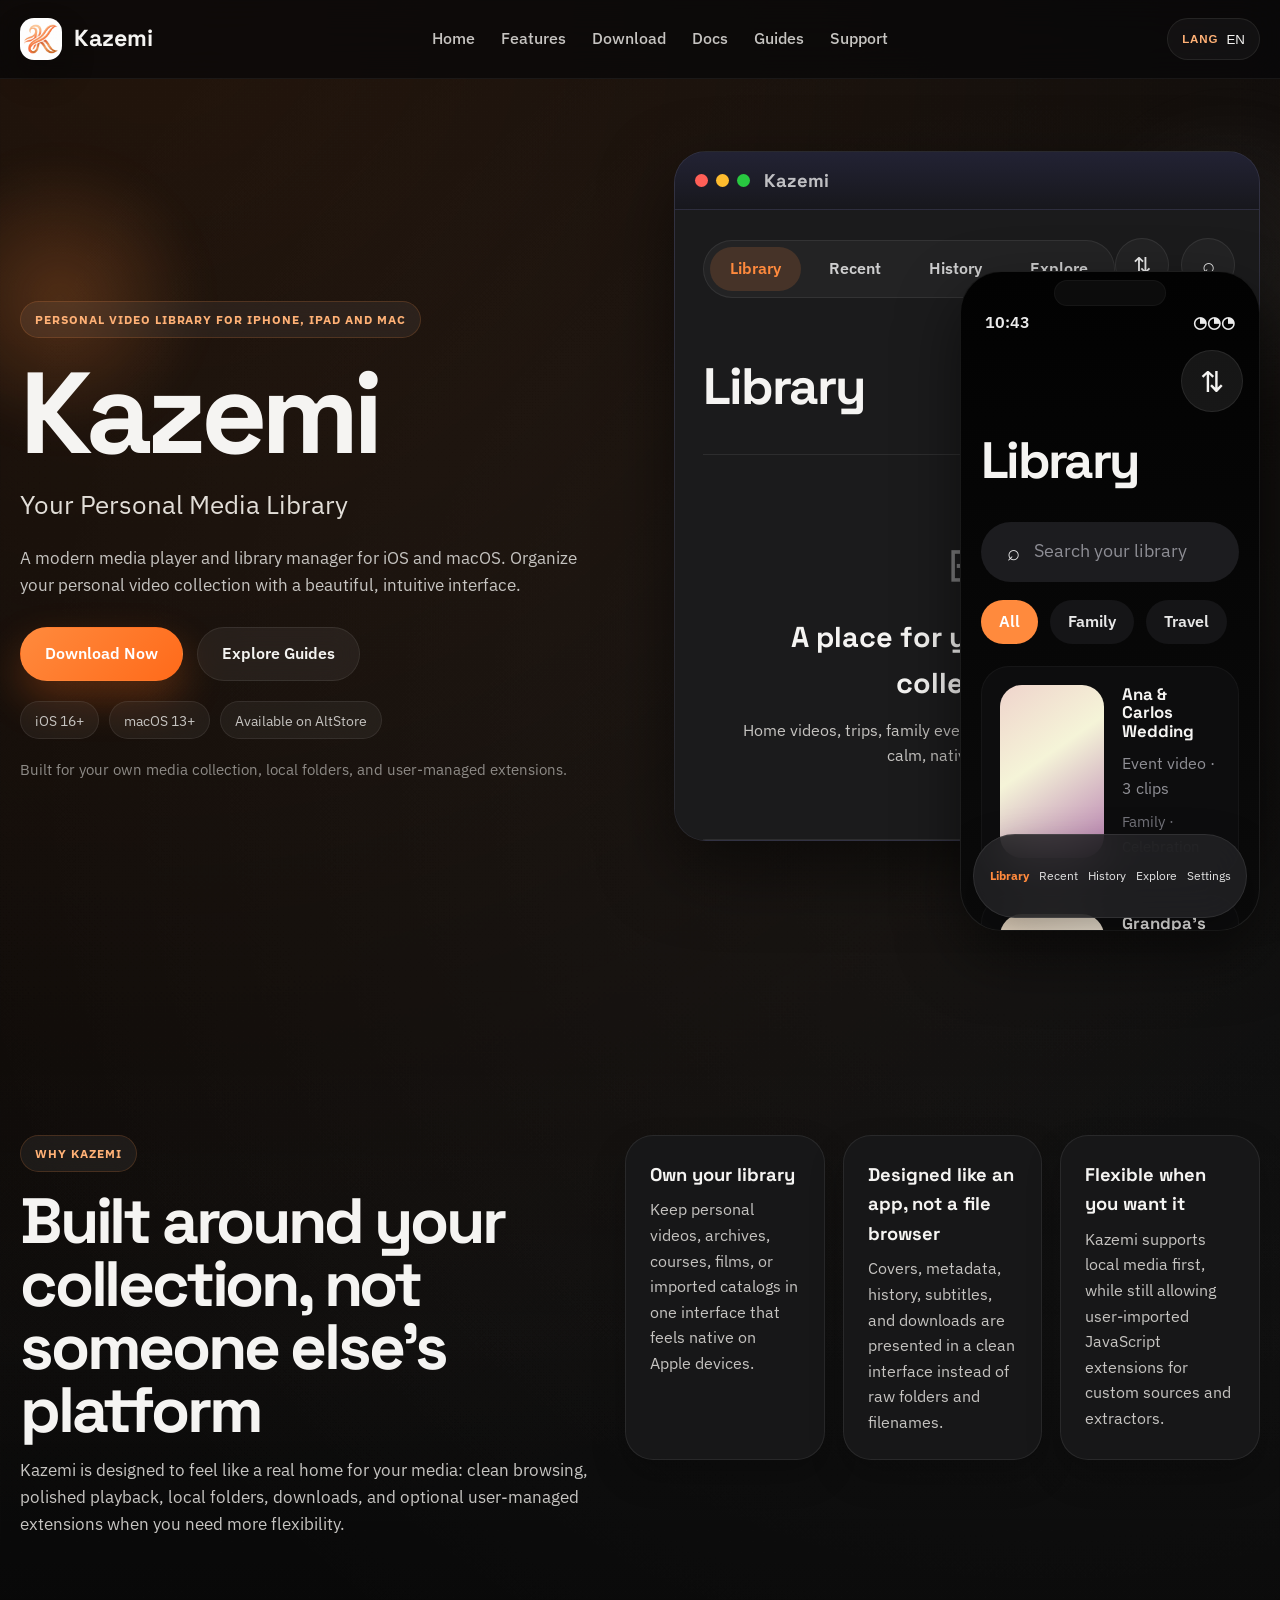
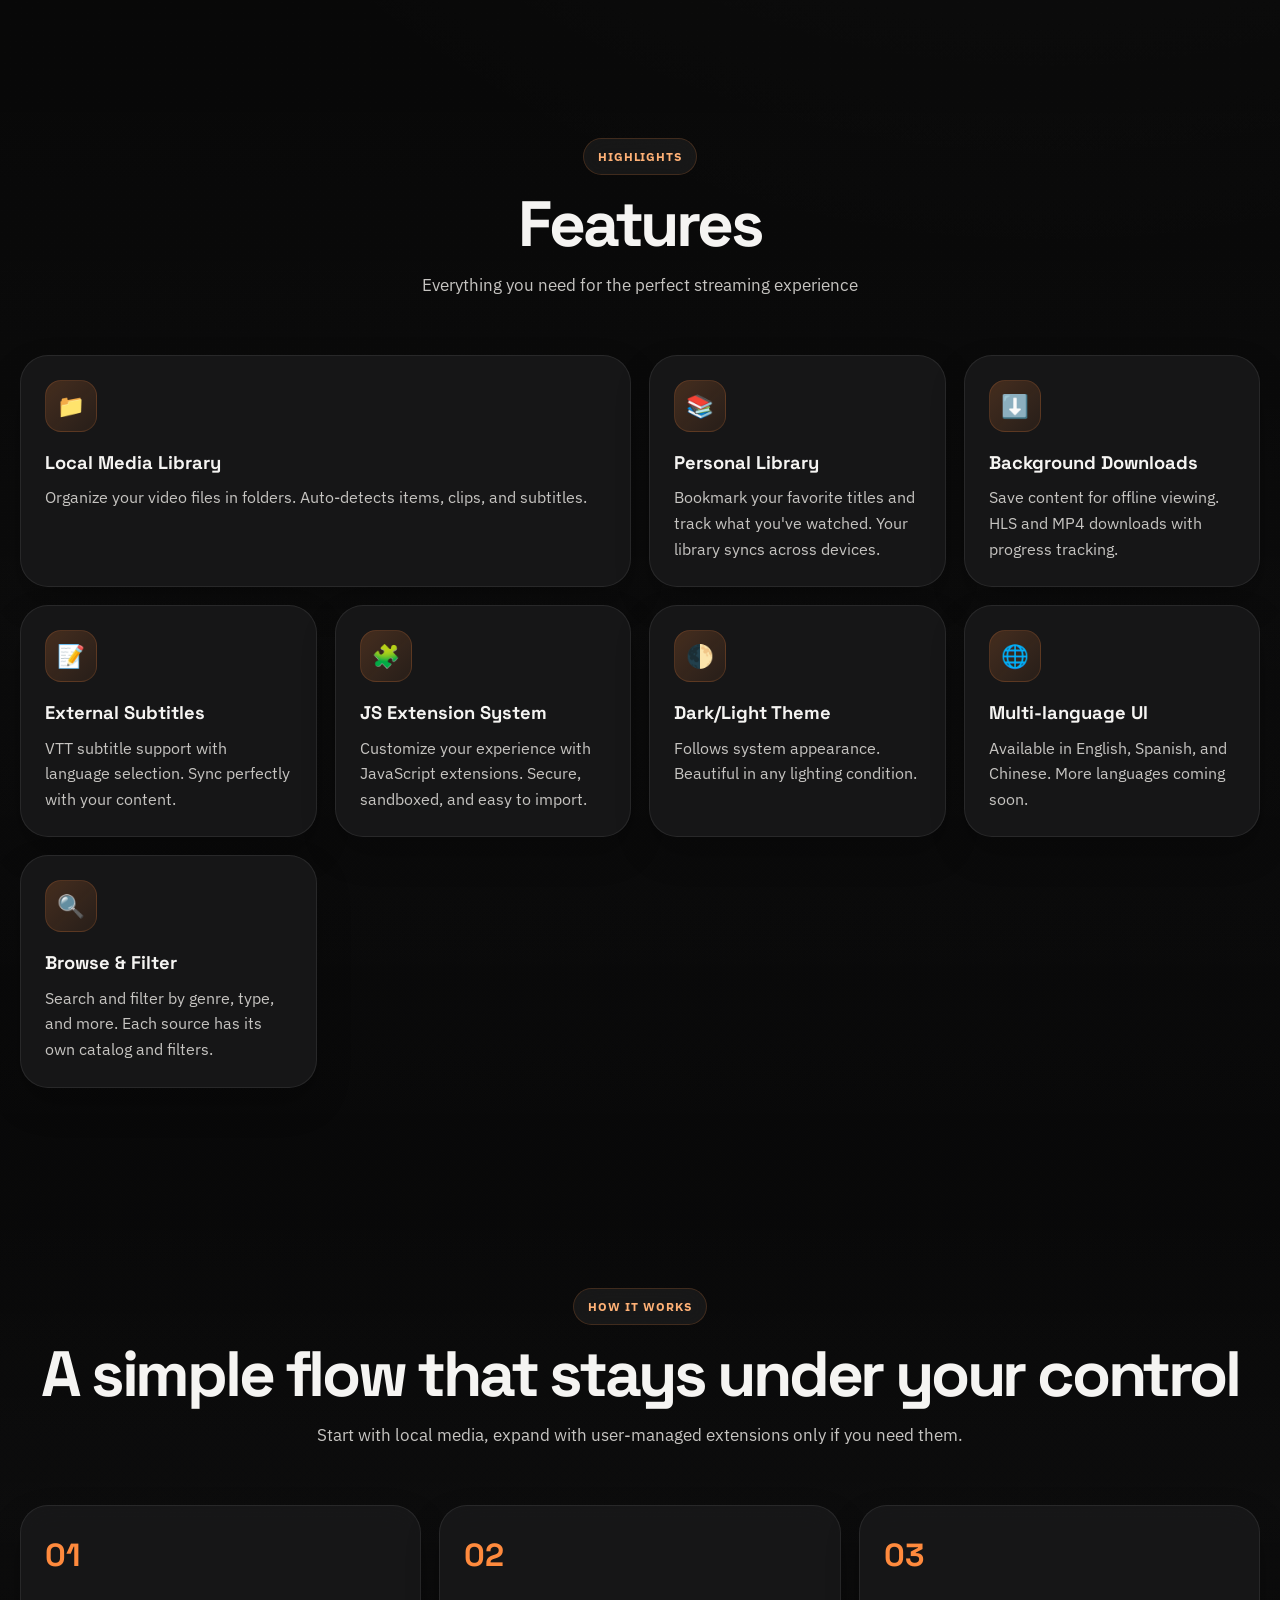
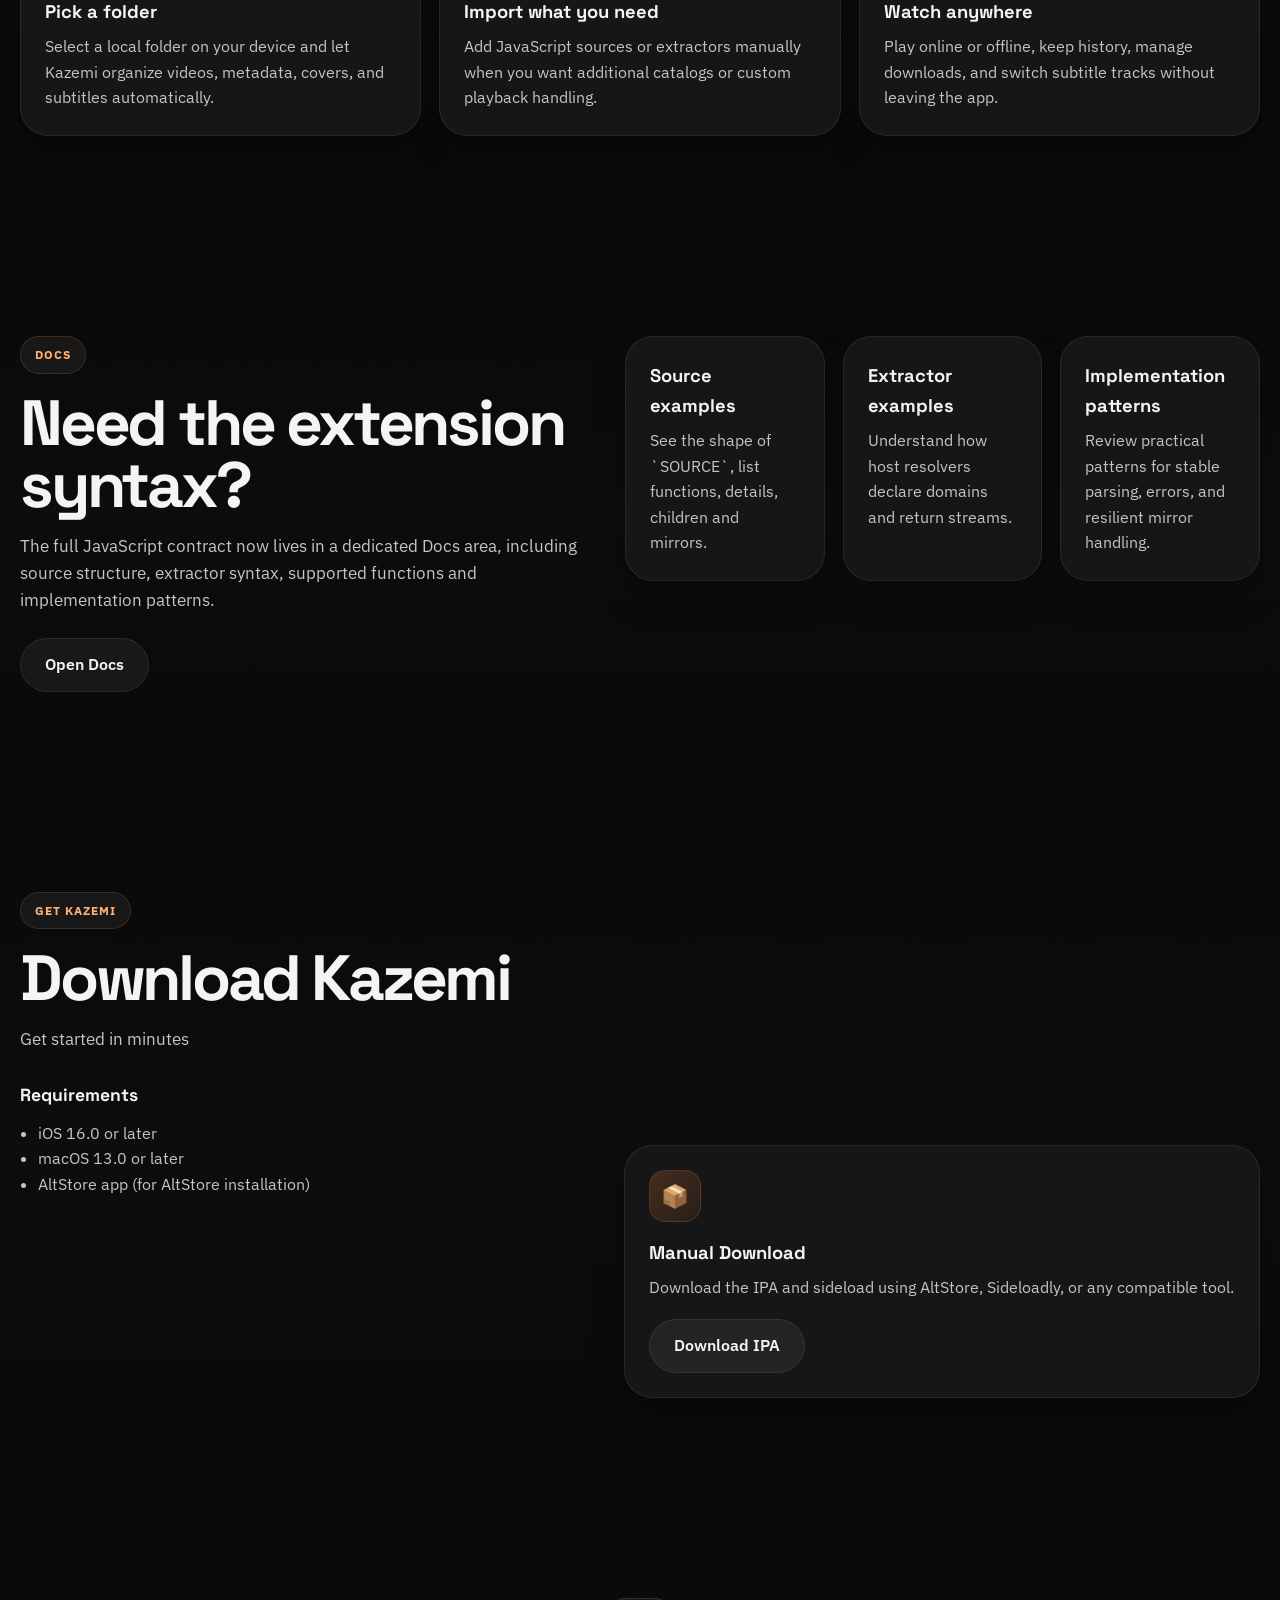
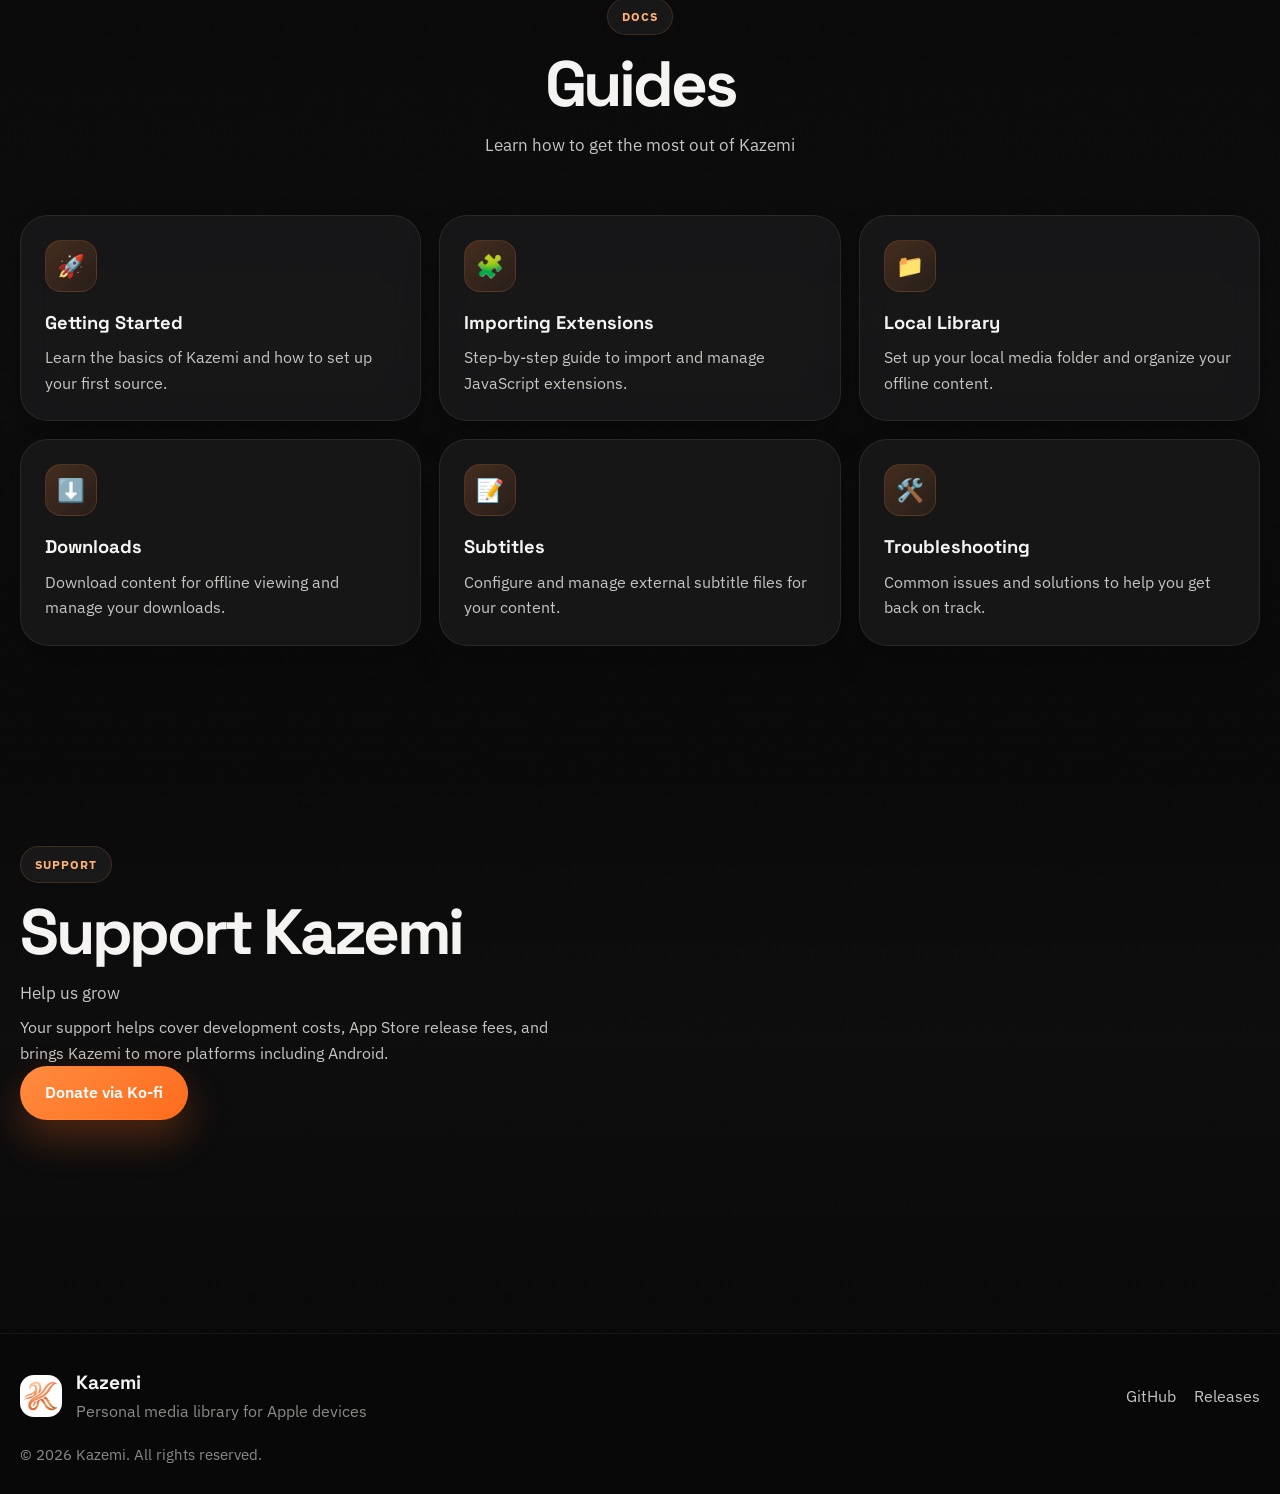
==== index.html @ 76fd9b54 "first commit" ====
<!DOCTYPE html>
<html lang="en" data-base-path=".">
<head>
    <meta charset="UTF-8">
    <meta name="viewport" content="width=device-width, initial-scale=1.0">
    <meta name="description" content="Kazemi - Your Personal Media Library for iOS & macOS. Organize and play your video collection with a beautiful, intuitive interface.">
    <meta name="theme-color" content="#ff7a45">
    <title>Kazemi - Your Personal Media Library</title>
    <link rel="icon" type="image/png" href="Logo.png">
    <link rel="preconnect" href="https://fonts.googleapis.com">
    <link rel="preconnect" href="https://fonts.gstatic.com" crossorigin>
    <link href="https://fonts.googleapis.com/css2?family=Space+Grotesk:wght@400;500;700&family=IBM+Plex+Sans:wght@400;500;600&display=swap" rel="stylesheet">
    <link rel="stylesheet" href="css/styles.css">
</head>
<body>
    <nav class="navbar">
        <div class="container nav-container">
            <a href="#home" class="logo">
                <img src="Logo.png" alt="Kazemi" class="logo-icon">
                <span class="logo-text">Kazemi</span>
            </a>

            <ul class="nav-links">
                <li><a href="#home" data-i18n="nav.home">Home</a></li>
                <li><a href="#features" data-i18n="nav.features">Features</a></li>
                <li><a href="#download" data-i18n="nav.download">Download</a></li>
                <li><a href="docs/index.html" data-i18n="nav.docs">Docs</a></li>
                <li><a href="#guides" data-i18n="nav.guides">Guides</a></li>
                <li><a href="#support" data-i18n="nav.support">Support</a></li>
            </ul>

            <div class="nav-right">
                <div class="language-selector">
                    <button class="lang-btn" id="langToggle">
                        <span class="lang-icon">LANG</span>
                        <span class="lang-current">EN</span>
                    </button>
                    <div class="lang-dropdown" id="langDropdown">
                        <button data-lang="en">English</button>
                        <button data-lang="es">Español</button>
                        <button data-lang="zh">中文</button>
                    </div>
                </div>
            </div>

            <button class="mobile-menu-btn" id="mobileMenuBtn" aria-label="Toggle menu">
                <span></span>
                <span></span>
                <span></span>
            </button>
        </div>
    </nav>

    <main>
        <section id="home" class="hero">
            <div class="hero-orb hero-orb-left"></div>
            <div class="hero-orb hero-orb-right"></div>
            <div class="container hero-shell">
                <div class="hero-copy">
                    <span class="eyebrow" data-i18n="hero.kicker">Personal video library for iPhone, iPad and Mac</span>
                    <h1 class="hero-title" data-i18n="hero.title">Kazemi</h1>
                    <p class="hero-subtitle" data-i18n="hero.subtitle">Your Personal Media Library</p>
                    <p class="hero-description" data-i18n="hero.description">
                        A modern media player and library manager for iOS and macOS. Organize your personal video collection with a beautiful, intuitive interface.
                    </p>

                    <div class="hero-actions">
                        <a href="#download" class="btn btn-primary" data-i18n="hero.downloadButton">Download Now</a>
                        <a href="#guides" class="btn btn-secondary" data-i18n="hero.secondaryButton">Explore Guides</a>
                    </div>

                    <div class="hero-meta">
                        <span class="meta-pill">iOS 16+</span>
                        <span class="meta-pill">macOS 13+</span>
                        <span class="meta-pill" data-i18n="hero.altStore">Available on AltStore</span>
                    </div>

                    <p class="hero-note" data-i18n="hero.note">
                        Built for your own media collection, local folders, and user-managed extensions.
                    </p>
                </div>

                <div class="hero-visual">
                    <div class="device-stack">
                        <div class="desktop-shot">
                            <div class="desktop-bar">
                                <div class="desktop-lights">
                                    <span></span>
                                    <span></span>
                                    <span></span>
                                </div>
                                <strong>Kazemi</strong>
                            </div>
                            <div class="desktop-body">
                                <div class="desktop-tabs">
                                    <span class="desktop-pill active" data-i18n="hero.mockup.desktop.tabs.library">Library</span>
                                    <span class="desktop-pill" data-i18n="hero.mockup.desktop.tabs.recent">Recent</span>
                                    <span class="desktop-pill" data-i18n="hero.mockup.desktop.tabs.history">History</span>
                                    <span class="desktop-pill" data-i18n="hero.mockup.desktop.tabs.explore">Explore</span>
                                </div>
                                <div class="desktop-actions">
                                    <span class="circle-btn">⇅</span>
                                    <span class="circle-btn">⌕</span>
                                </div>
                                <div class="desktop-heading" data-i18n="hero.mockup.desktop.heading">Library</div>
                                <div class="desktop-empty">
                                    <div class="empty-icon">⊞</div>
                                    <h3 data-i18n="hero.mockup.desktop.emptyTitle">A place for your personal collection</h3>
                                    <p data-i18n="hero.mockup.desktop.emptyDescription">Home videos, trips, family events and saved downloads in one calm, native interface.</p>
                                </div>
                            </div>
                        </div>

                        <div class="phone-shot">
                            <div class="phone-status">
                                <span>10:43</span>
                                <span>◔◔◔</span>
                            </div>
                            <div class="phone-scroll">
                                <div class="phone-top-action">⇅</div>
                                <h3 data-i18n="hero.mockup.phone.heading">Library</h3>
                                <div class="phone-search" data-i18n="hero.mockup.phone.search">Search your library</div>
                                <div class="phone-filters">
                                    <span class="filter-chip active" data-i18n="hero.mockup.phone.filters.all">All</span>
                                    <span class="filter-chip" data-i18n="hero.mockup.phone.filters.family">Family</span>
                                    <span class="filter-chip" data-i18n="hero.mockup.phone.filters.travel">Travel</span>
                                </div>

                                <div class="phone-list">
                                    <article class="phone-card">
                                        <div class="poster poster-one"></div>
                                        <div class="phone-copy">
                                            <h4 data-i18n="hero.mockup.phone.cards.wedding.title">Ana & Carlos Wedding</h4>
                                            <p data-i18n="hero.mockup.phone.cards.wedding.meta">Event video · 3 clips</p>
                                            <span data-i18n="hero.mockup.phone.cards.wedding.tags">Family · Celebration</span>
                                        </div>
                                    </article>
                                    <article class="phone-card">
                                        <div class="poster poster-two"></div>
                                        <div class="phone-copy">
                                            <h4 data-i18n="hero.mockup.phone.cards.birthday.title">Grandpa's 70th Birthday</h4>
                                            <p data-i18n="hero.mockup.phone.cards.birthday.meta">Event video · 5 clips</p>
                                            <span data-i18n="hero.mockup.phone.cards.birthday.tags">Family · Memories</span>
                                        </div>
                                    </article>
                                    <article class="phone-card">
                                        <div class="poster poster-three"></div>
                                        <div class="phone-copy">
                                            <h4 data-i18n="hero.mockup.phone.cards.trip.title">Summer Trip to Kyoto</h4>
                                            <p data-i18n="hero.mockup.phone.cards.trip.meta">Travel album · 8 clips</p>
                                            <span data-i18n="hero.mockup.phone.cards.trip.tags">Travel · Highlights</span>
                                        </div>
                                    </article>
                                </div>
                            </div>

                            <div class="phone-tabbar">
                                <span class="tab-item active" data-i18n="hero.mockup.phone.tabbar.library">Library</span>
                                <span class="tab-item" data-i18n="hero.mockup.phone.tabbar.recent">Recent</span>
                                <span class="tab-item" data-i18n="hero.mockup.phone.tabbar.history">History</span>
                                <span class="tab-item" data-i18n="hero.mockup.phone.tabbar.explore">Explore</span>
                                <span class="tab-item" data-i18n="hero.mockup.phone.tabbar.settings">Settings</span>
                            </div>
                        </div>
                    </div>
                </div>
            </div>
        </section>

        <section class="story">
            <div class="container story-grid">
                <div class="story-intro">
                    <span class="eyebrow" data-i18n="story.kicker">Why Kazemi</span>
                    <h2 class="section-title section-title-left" data-i18n="story.title">Built around your collection, not someone else’s platform</h2>
                    <p class="section-subtitle section-subtitle-left" data-i18n="story.description">
                        Kazemi is designed to feel like a real home for your media: clean browsing, polished playback, local folders, downloads, and optional user-managed extensions when you need more flexibility.
                    </p>
                </div>

                <div class="story-points">
                    <article class="story-card">
                        <h3 data-i18n="story.points.ownership.title">Own your library</h3>
                        <p data-i18n="story.points.ownership.description">Keep personal videos, archives, courses, films, or imported catalogs in one interface that feels native on Apple devices.</p>
                    </article>
                    <article class="story-card">
                        <h3 data-i18n="story.points.design.title">Designed like an app, not a file browser</h3>
                        <p data-i18n="story.points.design.description">Covers, metadata, history, subtitles, and downloads are presented in a clean interface instead of raw folders and filenames.</p>
                    </article>
                    <article class="story-card">
                        <h3 data-i18n="story.points.control.title">Flexible when you want it</h3>
                        <p data-i18n="story.points.control.description">Kazemi supports local media first, while still allowing user-imported JavaScript extensions for custom sources and extractors.</p>
                    </article>
                </div>
            </div>
        </section>

        <section id="features" class="features">
            <div class="container">
                <div class="section-header">
                    <span class="eyebrow">Highlights</span>
                    <h2 class="section-title" data-i18n="features.title">Features</h2>
                    <p class="section-subtitle" data-i18n="features.subtitle">Everything you need for the perfect streaming experience</p>
                </div>

                <div class="features-grid">
                    <article class="feature-card feature-card-wide">
                        <div class="feature-icon">📁</div>
                        <h3 data-i18n="features.items.local.title">Local Media Library</h3>
                        <p data-i18n="features.items.local.description">Organize your video files in folders. Auto-detects clips, items, and subtitles.</p>
                    </article>
                    <article class="feature-card">
                        <div class="feature-icon">📚</div>
                        <h3 data-i18n="features.items.library.title">Personal Library</h3>
                        <p data-i18n="features.items.library.description">Bookmark titles and track what you've watched. Your library syncs across devices.</p>
                    </article>
                    <article class="feature-card">
                        <div class="feature-icon">⬇️</div>
                        <h3 data-i18n="features.items.downloads.title">Background Downloads</h3>
                        <p data-i18n="features.items.downloads.description">Save content for offline viewing. HLS and MP4 downloads with progress tracking.</p>
                    </article>
                    <article class="feature-card">
                        <div class="feature-icon">📝</div>
                        <h3 data-i18n="features.items.subtitles.title">External Subtitles</h3>
                        <p data-i18n="features.items.subtitles.description">VTT subtitle support with language selection. Sync perfectly with your content.</p>
                    </article>
                    <article class="feature-card">
                        <div class="feature-icon">🧩</div>
                        <h3 data-i18n="features.items.extensions.title">JS Extension System</h3>
                        <p data-i18n="features.items.extensions.description">Customize your experience with JavaScript extensions. Secure, sandboxed, and easy to import.</p>
                    </article>
                    <article class="feature-card">
                        <div class="feature-icon">🌓</div>
                        <h3 data-i18n="features.items.theme.title">Dark/Light Theme</h3>
                        <p data-i18n="features.items.theme.description">Follows system appearance. Beautiful in any lighting condition.</p>
                    </article>
                    <article class="feature-card">
                        <div class="feature-icon">🌐</div>
                        <h3 data-i18n="features.items.languages.title">Multi-language UI</h3>
                        <p data-i18n="features.items.languages.description">Available in English, Spanish, and Chinese. More languages coming soon.</p>
                    </article>
                    <article class="feature-card">
                        <div class="feature-icon">🔍</div>
                        <h3 data-i18n="features.items.browse.title">Browse & Filter</h3>
                        <p data-i18n="features.items.browse.description">Search and filter by genre, type, and more. Each source has its own catalog and filters.</p>
                    </article>
                </div>
            </div>
        </section>

        <section class="workflow">
            <div class="container">
                <div class="section-header">
                    <span class="eyebrow" data-i18n="workflow.kicker">How it works</span>
                    <h2 class="section-title" data-i18n="workflow.title">A simple flow that stays under your control</h2>
                    <p class="section-subtitle" data-i18n="workflow.subtitle">Start with local media, expand with user-managed extensions only if you need them.</p>
                </div>

                <div class="workflow-grid">
                    <article class="workflow-card">
                        <span class="workflow-step">01</span>
                        <h3 data-i18n="workflow.steps.pick.title">Pick a folder</h3>
                        <p data-i18n="workflow.steps.pick.description">Select a local folder on your device and let Kazemi organize videos, metadata, covers, and subtitles automatically.</p>
                    </article>
                    <article class="workflow-card">
                        <span class="workflow-step">02</span>
                        <h3 data-i18n="workflow.steps.import.title">Import what you need</h3>
                        <p data-i18n="workflow.steps.import.description">Add JavaScript sources or extractors manually when you want additional catalogs or custom playback handling.</p>
                    </article>
                    <article class="workflow-card">
                        <span class="workflow-step">03</span>
                        <h3 data-i18n="workflow.steps.watch.title">Watch anywhere</h3>
                        <p data-i18n="workflow.steps.watch.description">Play online or offline, keep history, manage downloads, and switch subtitle tracks without leaving the app.</p>
                    </article>
                </div>
            </div>
        </section>

        <section class="story">
            <div class="container story-grid">
                <div class="story-intro">
                    <span class="eyebrow" data-i18n="docsTeaser.kicker">Docs</span>
                    <h2 class="section-title section-title-left" data-i18n="docsTeaser.title">Need the extension syntax?</h2>
                    <p class="section-subtitle section-subtitle-left" data-i18n="docsTeaser.description">The full JavaScript contract now lives in a dedicated Docs area, including source structure, extractor syntax, supported functions and implementation patterns.</p>
                </div>

                <div class="story-points">
                    <article class="story-card">
                        <h3 data-i18n="docsTeaser.cards.sources.title">Source examples</h3>
                        <p data-i18n="docsTeaser.cards.sources.description">See the shape of `SOURCE`, list functions, details, children and mirrors.</p>
                    </article>
                    <article class="story-card">
                        <h3 data-i18n="docsTeaser.cards.extractors.title">Extractor examples</h3>
                        <p data-i18n="docsTeaser.cards.extractors.description">Understand how host resolvers declare domains and return streams.</p>
                    </article>
                    <article class="story-card">
                        <h3 data-i18n="docsTeaser.cards.patterns.title">Implementation patterns</h3>
                        <p data-i18n="docsTeaser.cards.patterns.description">Review practical patterns for stable parsing, errors, and resilient mirror handling.</p>
                    </article>
                </div>
            </div>
            <div class="container" style="margin-top: 24px;">
                <a href="docs/" class="btn btn-secondary" data-i18n="docsTeaser.button">Open Docs</a>
            </div>
        </section>

        <section id="download" class="download">
            <div class="container download-shell">
                <div class="download-copy">
                    <span class="eyebrow">Get Kazemi</span>
                    <h2 class="section-title section-title-left" data-i18n="download.title">Download Kazemi</h2>
                    <p class="section-subtitle section-subtitle-left" data-i18n="download.subtitle">Get started in minutes</p>

                    <div class="requirements">
                        <h3 data-i18n="download.requirements.title">Requirements</h3>
                        <ul class="requirements-list">
                            <li data-i18n="download.requirements.items.ios">iOS 16.0 or later</li>
                            <li data-i18n="download.requirements.items.macos">macOS 13.0 or later</li>
                            <li data-i18n="download.requirements.items.altstore">AltStore app (for AltStore installation)</li>
                        </ul>
                    </div>
                </div>

                <div class="download-stack">
                    <article class="download-card featured-card">
                        <div class="download-icon">⚡</div>
                        <h3 data-i18n="download.altstore.title">Install with AltStore</h3>
                        <p data-i18n="download.altstore.description">Click below to install Kazemi directly with AltStore.</p>
                        <a href="altstore://install?url=https://github.com/kazemiapp/Kazemi/releases/download/v1.0/Kazemi.ipa" class="btn btn-primary">
                            <span data-i18n="download.altstore.button">Install with AltStore</span>
                        </a>
                    </article>

                    <article class="download-card">
                        <div class="download-icon">📦</div>
                        <h3 data-i18n="download.ipa.title">Manual Download</h3>
                        <p data-i18n="download.ipa.description">Download the IPA and sideload using AltStore, Sideloadly, or any compatible tool.</p>
                        <a href="https://github.com/kazemiapp/Kazemi/releases" target="_blank" class="btn btn-secondary" data-i18n="download.ipa.button">Download IPA</a>
                    </article>
                </div>
            </div>
        </section>

        <section id="guides" class="guides">
            <div class="container">
                <div class="section-header">
                    <span class="eyebrow">Docs</span>
                    <h2 class="section-title" data-i18n="guides.title">Guides</h2>
                    <p class="section-subtitle" data-i18n="guides.subtitle">Learn how to get the most out of Kazemi</p>
                </div>

                <div class="guides-grid">
                    <a href="#getting-started" class="guide-card">
                        <div class="guide-icon">🚀</div>
                        <h3 data-i18n="guides.items.gettingStarted.title">Getting Started</h3>
                        <p data-i18n="guides.items.gettingStarted.description">Learn the basics of Kazemi and how to set up your first source.</p>
                    </a>
                    <a href="#importing-extensions" class="guide-card">
                        <div class="guide-icon">🧩</div>
                        <h3 data-i18n="guides.items.importing.title">Importing Extensions</h3>
                        <p data-i18n="guides.items.importing.description">Step-by-step guide to import and manage JavaScript extensions.</p>
                    </a>
                    <a href="#local-library" class="guide-card">
                        <div class="guide-icon">📁</div>
                        <h3 data-i18n="guides.items.localLibrary.title">Local Library</h3>
                        <p data-i18n="guides.items.localLibrary.description">Set up your local media folder and organize your offline content.</p>
                    </a>
                    <a href="#downloads" class="guide-card">
                        <div class="guide-icon">⬇️</div>
                        <h3 data-i18n="guides.items.downloads.title">Downloads</h3>
                        <p data-i18n="guides.items.downloads.description">Download content for offline viewing and manage your downloads.</p>
                    </a>
                    <a href="#subtitles" class="guide-card">
                        <div class="guide-icon">📝</div>
                        <h3 data-i18n="guides.items.subtitles.title">Subtitles</h3>
                        <p data-i18n="guides.items.subtitles.description">Configure and manage external subtitle files for your content.</p>
                    </a>
                    <a href="#troubleshooting" class="guide-card">
                        <div class="guide-icon">🛠️</div>
                        <h3 data-i18n="guides.items.troubleshooting.title">Troubleshooting</h3>
                        <p data-i18n="guides.items.troubleshooting.description">Common issues and solutions to help you get back on track.</p>
                    </a>
                </div>
            </div>
        </section>

        <div id="guide-modal" class="modal">
            <div class="modal-content">
                <button class="modal-close" id="modalClose">&times;</button>
                <div class="modal-body" id="modalBody"></div>
            </div>
        </div>

        <section id="support" class="support">
            <div class="container support-shell">
                <div class="support-copy">
                    <span class="eyebrow">Support</span>
                    <h2 class="section-title section-title-left" data-i18n="support.title">Support Kazemi</h2>
                    <p class="section-subtitle section-subtitle-left" data-i18n="support.subtitle">Help us grow</p>
                    <p class="support-description" data-i18n="support.description">Your support helps cover development costs, App Store release fees, and brings Kazemi to more platforms including Android.</p>
                    <a href="https://ko-fi.com/kazemiapp" target="_blank" class="btn btn-primary" data-i18n="support.donateButton">Donate via Ko-fi</a>
                </div>

                <div class="support-tiers">
                    <div class="tier-card">
                        <div class="tier-amount" data-i18n="support.tiers.supporter.title">Supporter / Café ($5)</div>
                        <p data-i18n="support.tiers.supporter.description">Tu nombre en el Wall of Fame dentro de la app + rol especial en comunidad</p>
                    </div>
                    <div class="tier-card">
                        <div class="tier-amount" data-i18n="support.tiers.betaExplorer.title">Beta Explorer ($10)</div>
                        <p data-i18n="support.tiers.betaExplorer.description">Acceso a TestFlight + encuestas exclusivas + mención en redes</p>
                    </div>
                    <div class="tier-card featured">
                        <div class="tier-amount" data-i18n="support.tiers.featureArchitect.title">Feature Architect ($20)</div>
                        <p data-i18n="support.tiers.featureArchitect.description">Prioridad en roadmap + créditos destacados con icono especial</p>
                    </div>
                </div>
            </div>
        </section>
    </main>

    <footer class="footer">
        <div class="container footer-shell">
            <div class="footer-brand">
                <img src="Logo.png" alt="Kazemi" class="footer-logo">
                <div>
                    <span class="footer-text">Kazemi</span>
                    <p class="footer-tagline">Personal media library for Apple devices</p>
                </div>
            </div>

            <div class="footer-links">
                <a href="https://github.com/kazemiapp/Kazemi" target="_blank" data-i18n="footer.links.github">GitHub</a>
                <a href="https://github.com/kazemiapp/Kazemi/releases" target="_blank" data-i18n="footer.links.releases">Releases</a>
            </div>
        </div>
        <div class="container">
            <p class="footer-copyright" data-i18n="footer.copyright">© 2026 Kazemi. All rights reserved.</p>
        </div>
    </footer>

    <script src="js/app.js"></script>
</body>
</html>
---- css/styles.css ----
:root {
    --bg: #050505;
    --bg-elevated: #0b0b0c;
    --surface: rgba(24, 24, 26, 0.92);
    --surface-strong: rgba(31, 31, 34, 0.96);
    --surface-soft: rgba(255, 255, 255, 0.04);
    --surface-glass: rgba(255, 255, 255, 0.06);
    --ink: #f5f4f2;
    --ink-soft: #c6c4c1;
    --ink-muted: #8d8a86;
    --line: rgba(255, 255, 255, 0.08);
    --line-strong: rgba(255, 255, 255, 0.14);
    --brand: #ff8a3d;
    --brand-strong: #ff6a1a;
    --brand-soft: rgba(255, 138, 61, 0.14);
    --shadow: 0 28px 70px rgba(0, 0, 0, 0.5);
    --shadow-soft: 0 16px 34px rgba(0, 0, 0, 0.24);
    --radius-sm: 12px;
    --radius-md: 22px;
    --radius-lg: 34px;
    --radius-xl: 46px;
    --container: 1240px;
    --transition: 220ms ease;
}

* {
    box-sizing: border-box;
    margin: 0;
    padding: 0;
}

html {
    scroll-behavior: smooth;
}

body {
    font-family: "IBM Plex Sans", "Segoe UI", sans-serif;
    color: var(--ink);
    background:
        radial-gradient(circle at 12% 0%, rgba(255, 138, 61, 0.12), transparent 24%),
        radial-gradient(circle at 82% 12%, rgba(255, 255, 255, 0.05), transparent 20%),
        linear-gradient(180deg, #050505 0%, #080808 24%, #0a0a0b 100%);
    line-height: 1.6;
    overflow-x: hidden;
}

a {
    color: inherit;
    text-decoration: none;
}

img {
    display: block;
    max-width: 100%;
}

.container {
    width: min(var(--container), calc(100% - 40px));
    margin: 0 auto;
}

.eyebrow {
    display: inline-flex;
    align-items: center;
    gap: 8px;
    padding: 8px 14px;
    border-radius: 999px;
    background: var(--surface-glass);
    border: 1px solid rgba(255, 138, 61, 0.18);
    color: #ffb176;
    font-size: 0.76rem;
    font-weight: 700;
    letter-spacing: 0.08em;
    text-transform: uppercase;
    backdrop-filter: blur(12px);
}

.section-header {
    text-align: center;
    margin-bottom: 56px;
}

.section-title,
.hero-title {
    font-family: "Space Grotesk", sans-serif;
    letter-spacing: -0.05em;
    line-height: 0.98;
}

.section-title {
    font-size: clamp(2.5rem, 5vw, 4.3rem);
    margin-top: 18px;
}

.section-title-left,
.section-subtitle-left {
    text-align: left;
}

.section-subtitle {
    width: min(720px, 100%);
    margin: 16px auto 0;
    color: var(--ink-soft);
    font-size: 1.05rem;
}

.section-subtitle-left {
    margin-inline: 0;
}

.btn {
    display: inline-flex;
    align-items: center;
    justify-content: center;
    gap: 10px;
    min-height: 54px;
    padding: 0 24px;
    border-radius: 999px;
    font-weight: 600;
    border: 1px solid transparent;
    cursor: pointer;
    transition: transform var(--transition), box-shadow var(--transition), background var(--transition), border-color var(--transition);
}

.btn:hover {
    transform: translateY(-1px);
}

.btn-primary {
    color: #fff;
    background: linear-gradient(135deg, var(--brand) 0%, var(--brand-strong) 100%);
    box-shadow: 0 18px 40px rgba(255, 106, 26, 0.28);
}

.btn-secondary {
    color: var(--ink);
    background: rgba(255, 255, 255, 0.06);
    border-color: var(--line);
    backdrop-filter: blur(14px);
}

.navbar {
    position: sticky;
    top: 0;
    z-index: 1000;
    backdrop-filter: blur(18px);
    background: rgba(8, 8, 9, 0.72);
    border-bottom: 1px solid rgba(255, 255, 255, 0.06);
}

.nav-container {
    display: flex;
    align-items: center;
    justify-content: space-between;
    min-height: 78px;
    gap: 18px;
}

.logo {
    display: inline-flex;
    align-items: center;
    gap: 12px;
}

.logo-icon {
    width: 42px;
    height: 42px;
    border-radius: 14px;
    box-shadow: var(--shadow-soft);
}

.logo-text {
    font-family: "Space Grotesk", sans-serif;
    font-size: 1.45rem;
    font-weight: 700;
}

.nav-links {
    display: flex;
    align-items: center;
    gap: 26px;
    list-style: none;
}

.nav-links a {
    color: var(--ink-soft);
    font-weight: 500;
}

.nav-links a:hover {
    color: var(--ink);
}

.nav-right {
    display: flex;
    align-items: center;
}

.language-selector {
    position: relative;
}

.lang-btn {
    display: inline-flex;
    align-items: center;
    gap: 8px;
    min-height: 42px;
    padding: 0 14px;
    border-radius: 999px;
    border: 1px solid var(--line);
    background: rgba(255, 255, 255, 0.04);
    color: var(--ink);
    cursor: pointer;
}

.lang-icon {
    font-size: 0.72rem;
    letter-spacing: 0.08em;
    font-weight: 700;
    color: #ffb176;
}

.lang-dropdown {
    display: none;
    position: absolute;
    right: 0;
    top: calc(100% + 10px);
    min-width: 150px;
    padding: 8px;
    border-radius: 16px;
    background: var(--surface-strong);
    border: 1px solid var(--line);
    box-shadow: var(--shadow-soft);
}

.lang-dropdown.active {
    display: grid;
    gap: 4px;
}

.lang-dropdown button {
    border: 0;
    background: transparent;
    padding: 10px 12px;
    border-radius: 10px;
    text-align: left;
    cursor: pointer;
    color: var(--ink-soft);
}

.lang-dropdown button:hover {
    background: rgba(255, 255, 255, 0.06);
    color: var(--ink);
}

.mobile-menu-btn {
    display: none;
    flex-direction: column;
    gap: 5px;
    border: 0;
    background: transparent;
    padding: 8px;
}

.mobile-menu-btn span {
    width: 24px;
    height: 2px;
    background: var(--ink);
}

.hero {
    position: relative;
    padding: 72px 0 104px;
}

.hero-orb {
    position: absolute;
    border-radius: 999px;
    filter: blur(16px);
    pointer-events: none;
}

.hero-orb-left {
    top: 80px;
    left: -80px;
    width: 280px;
    height: 280px;
    background: radial-gradient(circle, rgba(255, 138, 61, 0.24), transparent 72%);
}

.hero-orb-right {
    top: 10px;
    right: -120px;
    width: 340px;
    height: 340px;
    background: radial-gradient(circle, rgba(255, 255, 255, 0.07), transparent 70%);
}

.hero-shell {
    display: grid;
    grid-template-columns: minmax(0, 0.95fr) minmax(0, 1.05fr);
    align-items: center;
    gap: 48px;
}

.hero-copy {
    position: relative;
    z-index: 1;
}

.hero-title {
    font-size: clamp(4.2rem, 10vw, 7.2rem);
    margin-top: 20px;
}

.hero-subtitle {
    margin-top: 14px;
    font-size: clamp(1.2rem, 2vw, 1.72rem);
    color: #e2ded8;
}

.hero-description {
    margin-top: 18px;
    max-width: 640px;
    color: var(--ink-soft);
    font-size: 1.08rem;
}

.hero-actions {
    display: flex;
    flex-wrap: wrap;
    gap: 14px;
    margin-top: 28px;
}

.hero-meta {
    display: flex;
    flex-wrap: wrap;
    gap: 10px;
    margin-top: 20px;
}

.meta-pill,
.chip {
    display: inline-flex;
    align-items: center;
    min-height: 38px;
    padding: 0 14px;
    border-radius: 999px;
    background: rgba(255, 255, 255, 0.05);
    border: 1px solid var(--line);
    color: var(--ink-soft);
    font-size: 0.9rem;
    backdrop-filter: blur(14px);
}

.chip-accent {
    background: var(--brand-soft);
    border-color: rgba(255, 138, 61, 0.22);
    color: #ffb176;
}

.hero-note {
    margin-top: 18px;
    color: var(--ink-muted);
    max-width: 620px;
    font-size: 0.95rem;
}

.hero-visual {
    position: relative;
}

.device-stack {
    position: relative;
    min-height: 780px;
}

.desktop-shot {
    position: absolute;
    inset: 0 0 90px 40px;
    padding: 0;
    border-radius: 32px;
    background: linear-gradient(180deg, #202033 0%, #17171c 100%);
    border: 1px solid rgba(255, 255, 255, 0.08);
    box-shadow: var(--shadow);
    overflow: hidden;
}

.desktop-bar {
    display: flex;
    align-items: center;
    gap: 14px;
    height: 58px;
    padding: 0 20px;
    background: linear-gradient(180deg, rgba(34, 34, 52, 0.98), rgba(23, 23, 28, 0.98));
    border-bottom: 1px solid rgba(255, 255, 255, 0.05);
}

.desktop-bar strong {
    color: rgba(255, 255, 255, 0.72);
    font-family: "Space Grotesk", sans-serif;
    font-size: 1.15rem;
}

.desktop-lights {
    display: flex;
    gap: 8px;
}

.desktop-lights span {
    width: 13px;
    height: 13px;
    border-radius: 50%;
}

.desktop-lights span:nth-child(1) {
    background: #ff5f57;
}

.desktop-lights span:nth-child(2) {
    background: #febc2e;
}

.desktop-lights span:nth-child(3) {
    background: #28c840;
}

.desktop-body {
    position: relative;
    min-height: calc(100% - 58px);
    padding: 30px 28px 34px;
    background: #1b1b1c;
}

.desktop-tabs {
    display: inline-flex;
    align-items: center;
    gap: 8px;
    padding: 6px;
    border-radius: 999px;
    background: rgba(255, 255, 255, 0.04);
    border: 1px solid rgba(255, 255, 255, 0.07);
}

.desktop-pill {
    min-height: 44px;
    padding: 0 20px;
    display: inline-flex;
    align-items: center;
    justify-content: center;
    border-radius: 999px;
    color: rgba(255, 255, 255, 0.78);
    font-weight: 600;
}

.desktop-pill.active {
    background: rgba(255, 138, 61, 0.16);
    color: var(--brand);
}

.desktop-actions {
    position: absolute;
    top: 28px;
    right: 24px;
    display: flex;
    gap: 12px;
}

.circle-btn {
    width: 54px;
    height: 54px;
    display: grid;
    place-items: center;
    border-radius: 50%;
    background: rgba(255, 255, 255, 0.04);
    border: 1px solid rgba(255, 255, 255, 0.08);
    color: rgba(255, 255, 255, 0.9);
    font-size: 1.4rem;
}

.desktop-heading {
    margin-top: 48px;
    font-family: "Space Grotesk", sans-serif;
    font-size: clamp(2.2rem, 4vw, 3.5rem);
    font-weight: 700;
    letter-spacing: -0.04em;
}

.desktop-empty {
    margin-top: 26px;
    padding: 70px 34px;
    border-top: 1px solid rgba(255, 255, 255, 0.08);
    border-bottom: 1px solid rgba(255, 255, 255, 0.08);
    display: grid;
    place-items: center;
    text-align: center;
    gap: 12px;
    color: var(--ink-soft);
}

.empty-icon {
    font-size: 3rem;
    color: rgba(255, 255, 255, 0.42);
}

.desktop-empty h3 {
    font-family: "Space Grotesk", sans-serif;
    font-size: 1.8rem;
    color: var(--ink);
}

.phone-shot {
    position: absolute;
    right: 0;
    bottom: 0;
    width: min(320px, 48%);
    height: 660px;
    border-radius: 42px;
    padding: 20px 16px 18px;
    background: linear-gradient(180deg, #020202 0%, #0b0b0b 100%);
    border: 1px solid rgba(255, 255, 255, 0.08);
    box-shadow: 0 26px 60px rgba(0, 0, 0, 0.5);
    overflow: hidden;
}

.phone-shot::before {
    content: "";
    position: absolute;
    top: 8px;
    left: 50%;
    transform: translateX(-50%);
    width: 110px;
    height: 24px;
    border-radius: 999px;
    background: #0c0c0c;
    border: 1px solid rgba(255, 255, 255, 0.04);
}

.phone-status {
    display: flex;
    justify-content: space-between;
    align-items: center;
    padding: 18px 8px 8px;
    color: rgba(255, 255, 255, 0.92);
    font-weight: 600;
}

.phone-scroll {
    position: relative;
    height: calc(100% - 96px);
    padding: 18px 4px 120px;
}

.phone-top-action {
    position: absolute;
    top: 6px;
    right: 0;
    width: 62px;
    height: 62px;
    display: grid;
    place-items: center;
    border-radius: 50%;
    background: rgba(255, 255, 255, 0.08);
    border: 1px solid rgba(255, 255, 255, 0.08);
    font-size: 1.8rem;
}

.phone-scroll h3 {
    margin-top: 58px;
    font-family: "Space Grotesk", sans-serif;
    font-size: 3.2rem;
    letter-spacing: -0.05em;
}

.phone-search {
    margin-top: 20px;
    min-height: 60px;
    padding: 0 26px;
    display: flex;
    align-items: center;
    border-radius: 999px;
    background: #1c1c1f;
    color: #8d8d94;
    font-size: 1.12rem;
}

.phone-search::before {
    content: "⌕";
    margin-right: 14px;
    font-size: 1.4rem;
    color: rgba(255, 255, 255, 0.9);
}

.phone-filters {
    display: flex;
    gap: 12px;
    margin-top: 18px;
    overflow: hidden;
}

.filter-chip {
    min-height: 44px;
    padding: 0 18px;
    display: inline-flex;
    align-items: center;
    justify-content: center;
    border-radius: 999px;
    background: #151517;
    color: rgba(255, 255, 255, 0.9);
    font-weight: 600;
}

.filter-chip.active {
    background: var(--brand);
    color: white;
}

.phone-list {
    display: grid;
    gap: 18px;
    margin-top: 22px;
}

.phone-card {
    display: grid;
    grid-template-columns: 104px 1fr;
    gap: 18px;
    padding: 18px;
    border-radius: 28px;
    background: #0d0d0e;
    border: 1px solid rgba(255, 255, 255, 0.04);
}

.phone-card::after {
    content: "›";
    position: absolute;
    opacity: 0;
}

.poster {
    border-radius: 22px;
    min-height: 154px;
    background-size: cover;
    background-position: center;
}

.poster-one {
    background: linear-gradient(145deg, #efd4cc 0%, #f5f4d8 42%, #b67cb0 100%);
}

.poster-two {
    background: linear-gradient(145deg, #f1dfc8 0%, #fff7e8 48%, #7f8fd8 100%);
}

.poster-three {
    background: linear-gradient(145deg, #e8e9dc 0%, #d8d8d8 46%, #767f97 100%);
}

.phone-copy {
    display: flex;
    flex-direction: column;
    justify-content: center;
}

.phone-copy h4 {
    font-family: "Space Grotesk", sans-serif;
    font-size: 1.05rem;
    line-height: 1.12;
}

.phone-copy p {
    margin-top: 10px;
    color: #8f8f95;
    font-size: 0.98rem;
}

.phone-copy span {
    margin-top: 8px;
    color: #73737a;
    font-size: 0.96rem;
}

.phone-tabbar {
    position: absolute;
    left: 12px;
    right: 12px;
    bottom: 12px;
    min-height: 84px;
    padding: 12px 16px;
    display: grid;
    grid-template-columns: repeat(5, 1fr);
    align-items: center;
    gap: 10px;
    border-radius: 999px;
    background: rgba(34, 34, 36, 0.84);
    backdrop-filter: blur(22px);
    border: 1px solid rgba(255, 255, 255, 0.08);
    box-shadow: 0 18px 40px rgba(0, 0, 0, 0.35);
}

.tab-item {
    color: rgba(255, 255, 255, 0.88);
    text-align: center;
    font-size: 0.76rem;
    line-height: 1.2;
}

.tab-item.active {
    color: var(--brand);
    font-weight: 700;
}

.story,
.features,
.workflow,
.download,
.guides,
.support {
    position: relative;
    padding: 100px 0;
}

.story::before,
.features::before,
.workflow::before,
.download::before,
.guides::before,
.support::before {
    content: "";
    position: absolute;
    inset: 0;
    pointer-events: none;
    background: linear-gradient(180deg, transparent, rgba(255, 255, 255, 0.015), transparent);
}

.story-grid {
    display: grid;
    grid-template-columns: 0.95fr 1.05fr;
    gap: 30px;
    align-items: start;
}

.story-points,
.workflow-grid,
.support-tiers,
.features-grid,
.guides-grid {
    display: grid;
    gap: 18px;
}

.story-points {
    grid-template-columns: repeat(3, 1fr);
}

.story-card,
.workflow-card,
.feature-card,
.guide-card,
.download-card,
.tier-card {
    background: var(--surface);
    border: 1px solid var(--line);
    border-radius: 28px;
    box-shadow: var(--shadow-soft);
    backdrop-filter: blur(16px);
}

.story-card,
.workflow-card,
.download-card,
.tier-card,
.guide-card,
.feature-card {
    padding: 24px;
}

.story-card h3,
.workflow-card h3,
.feature-card h3,
.guide-card h3,
.download-card h3 {
    font-family: "Space Grotesk", sans-serif;
    font-size: 1.15rem;
}

.download-card .btn {
    margin-top: 18px;
}

.story-card p,
.workflow-card p,
.feature-card p,
.guide-card p,
.download-card p,
.support-description,
.tier-card p {
    margin-top: 8px;
    color: var(--ink-soft);
}

.features-grid {
    grid-template-columns: repeat(4, 1fr);
}

.feature-card-wide {
    grid-column: span 2;
}

.feature-icon,
.guide-icon,
.download-icon {
    width: 52px;
    height: 52px;
    display: grid;
    place-items: center;
    font-size: 1.4rem;
    border-radius: 16px;
    background: linear-gradient(135deg, rgba(255, 138, 61, 0.2), rgba(255, 138, 61, 0.08));
    border: 1px solid rgba(255, 138, 61, 0.16);
    margin-bottom: 16px;
}

.workflow-grid {
    grid-template-columns: repeat(3, 1fr);
}

.workflow-step {
    display: inline-block;
    margin-bottom: 16px;
    color: var(--brand);
    font-family: "Space Grotesk", sans-serif;
    font-size: 2rem;
    font-weight: 700;
}

.download-shell,
.support-shell {
    display: grid;
    grid-template-columns: 0.95fr 1.05fr;
    gap: 28px;
    align-items: start;
}

.download-stack,
.support-tiers {
    grid-template-columns: repeat(2, 1fr);
}

.featured-card,
.tier-card.featured {
    background: linear-gradient(180deg, rgba(36, 22, 13, 0.92), rgba(27, 18, 12, 0.92));
    border-color: rgba(255, 138, 61, 0.22);
}

.requirements {
    margin-top: 28px;
}

.requirements h3 {
    font-family: "Space Grotesk", sans-serif;
    font-size: 1.1rem;
}

.requirements-list {
    margin-top: 12px;
    padding-left: 18px;
    color: var(--ink-soft);
}

.tier-amount {
    font-family: "Space Grotesk", sans-serif;
    font-size: 1.45rem;
    color: var(--brand);
    letter-spacing: -0.03em;
}

.guides-grid {
    grid-template-columns: repeat(3, 1fr);
}

.guide-card {
    transition: transform var(--transition), box-shadow var(--transition), border-color var(--transition), background var(--transition);
}

.guide-card:hover,
.feature-card:hover,
.workflow-card:hover,
.story-card:hover,
.download-card:hover,
.tier-card:hover {
    transform: translateY(-3px);
    box-shadow: var(--shadow);
    border-color: var(--line-strong);
    background: rgba(30, 30, 33, 0.98);
}

.modal {
    display: none;
    position: fixed;
    inset: 0;
    padding: 28px 16px;
    background: rgba(3, 3, 4, 0.82);
    z-index: 2000;
    overflow-y: auto;
    backdrop-filter: blur(10px);
}

.modal.active {
    display: block;
}

.modal-content {
    position: relative;
    width: min(860px, 100%);
    margin: 0 auto;
    padding: 34px;
    border-radius: 28px;
    background: #101011;
    border: 1px solid var(--line);
    box-shadow: var(--shadow);
}

.modal-close {
    position: absolute;
    top: 14px;
    right: 14px;
    width: 38px;
    height: 38px;
    border-radius: 999px;
    border: 1px solid var(--line);
    background: rgba(255, 255, 255, 0.05);
    color: var(--ink);
    font-size: 1.3rem;
    cursor: pointer;
}

.modal-body h2,
.modal-body h3 {
    font-family: "Space Grotesk", sans-serif;
}

.modal-body h2 {
    margin-bottom: 18px;
}

.modal-body h3 {
    margin: 22px 0 12px;
}

.modal-body p,
.modal-body li {
    color: var(--ink-soft);
}

.modal-body ul,
.modal-body ol {
    padding-left: 22px;
}

.modal-body pre {
    padding: 16px;
    margin-top: 12px;
    border-radius: 18px;
    background: #050505;
    color: #f5e3d3;
    border: 1px solid rgba(255, 255, 255, 0.06);
    overflow: auto;
}

.modal-body code {
    font-family: ui-monospace, SFMono-Regular, Menlo, monospace;
}

.modal-body .step {
    margin-top: 14px;
    padding: 18px;
    border-radius: 18px;
    background: rgba(255, 255, 255, 0.04);
    border: 1px solid rgba(255, 255, 255, 0.06);
}

.footer {
    padding: 34px 0 28px;
    border-top: 1px solid rgba(255, 255, 255, 0.06);
    background: rgba(0, 0, 0, 0.22);
}

.footer-shell {
    display: flex;
    align-items: center;
    justify-content: space-between;
    gap: 18px;
}

.footer-brand {
    display: flex;
    align-items: center;
    gap: 14px;
}

.footer-logo {
    width: 42px;
    height: 42px;
    border-radius: 14px;
}

.footer-text {
    display: block;
    font-family: "Space Grotesk", sans-serif;
    font-size: 1.2rem;
    font-weight: 700;
}

.footer-tagline,
.footer-copyright {
    color: var(--ink-muted);
}

.footer-links {
    display: flex;
    gap: 18px;
    color: var(--ink-soft);
}

.footer-links a:hover {
    color: var(--ink);
}

.footer-copyright {
    margin-top: 18px;
    font-size: 0.92rem;
}

@media (max-width: 1180px) {
    .hero-shell,
    .story-grid,
    .download-shell,
    .support-shell {
        grid-template-columns: 1fr;
    }

    .hero-visual {
        margin-top: 20px;
    }

    .device-stack {
        min-height: 860px;
    }

    .desktop-shot {
        inset: 0 0 180px 0;
    }

    .phone-shot {
        right: 18px;
    }

    .features-grid {
        grid-template-columns: repeat(2, 1fr);
    }

    .guides-grid,
    .story-points,
    .workflow-grid,
    .download-stack,
    .support-tiers {
        grid-template-columns: repeat(2, 1fr);
    }
}

@media (max-width: 820px) {
    .nav-links,
    .nav-right {
        display: none;
    }

    .mobile-menu-btn {
        display: flex;
    }

    .hero {
        padding: 42px 0 72px;
    }

    .hero-title {
        font-size: clamp(3.2rem, 16vw, 4.8rem);
    }

    .device-stack {
        min-height: 760px;
    }

    .desktop-shot {
        inset: 0 0 180px 0;
        border-radius: 28px;
    }

    .desktop-body {
        padding: 22px 18px 24px;
    }

    .desktop-tabs {
        max-width: 100%;
        overflow: auto;
    }

    .desktop-pill {
        white-space: nowrap;
    }

    .desktop-actions {
        position: static;
        margin-top: 18px;
        justify-content: flex-end;
    }

    .desktop-heading {
        margin-top: 24px;
        font-size: 2.3rem;
    }

    .desktop-empty {
        padding: 44px 18px;
    }

    .phone-shot {
        width: 280px;
        height: 590px;
        right: 0;
    }

    .phone-scroll h3 {
        font-size: 2.5rem;
    }

    .phone-card {
        grid-template-columns: 82px 1fr;
        gap: 14px;
        padding: 14px;
    }

    .poster {
        min-height: 120px;
        border-radius: 18px;
    }

    .phone-tabbar {
        min-height: 72px;
        font-size: 0.72rem;
    }

    .features-grid,
    .guides-grid,
    .story-points,
    .workflow-grid,
    .download-stack,
    .support-tiers {
        grid-template-columns: 1fr;
    }

    .feature-card-wide {
        grid-column: span 1;
    }

    .section-header {
        margin-bottom: 36px;
    }

    .story,
    .features,
    .workflow,
    .download,
    .guides,
    .support {
        padding: 72px 0;
    }

    .footer-shell {
        flex-direction: column;
        align-items: flex-start;
    }
}

@media (max-width: 640px) {
    .container {
        width: min(var(--container), calc(100% - 24px));
    }

    .btn {
        width: 100%;
    }

    .hero-actions {
        display: grid;
    }

    .device-stack {
        min-height: auto;
        display: grid;
        gap: 18px;
    }

    .desktop-shot,
    .phone-shot {
        position: relative;
        inset: auto;
    }

    .desktop-shot {
        min-height: 520px;
    }

    .phone-shot {
        width: 100%;
        height: auto;
        min-height: 640px;
    }

    .phone-scroll {
        height: auto;
    }

    .phone-tabbar {
        position: sticky;
        bottom: 0;
        margin-top: 16px;
    }
}
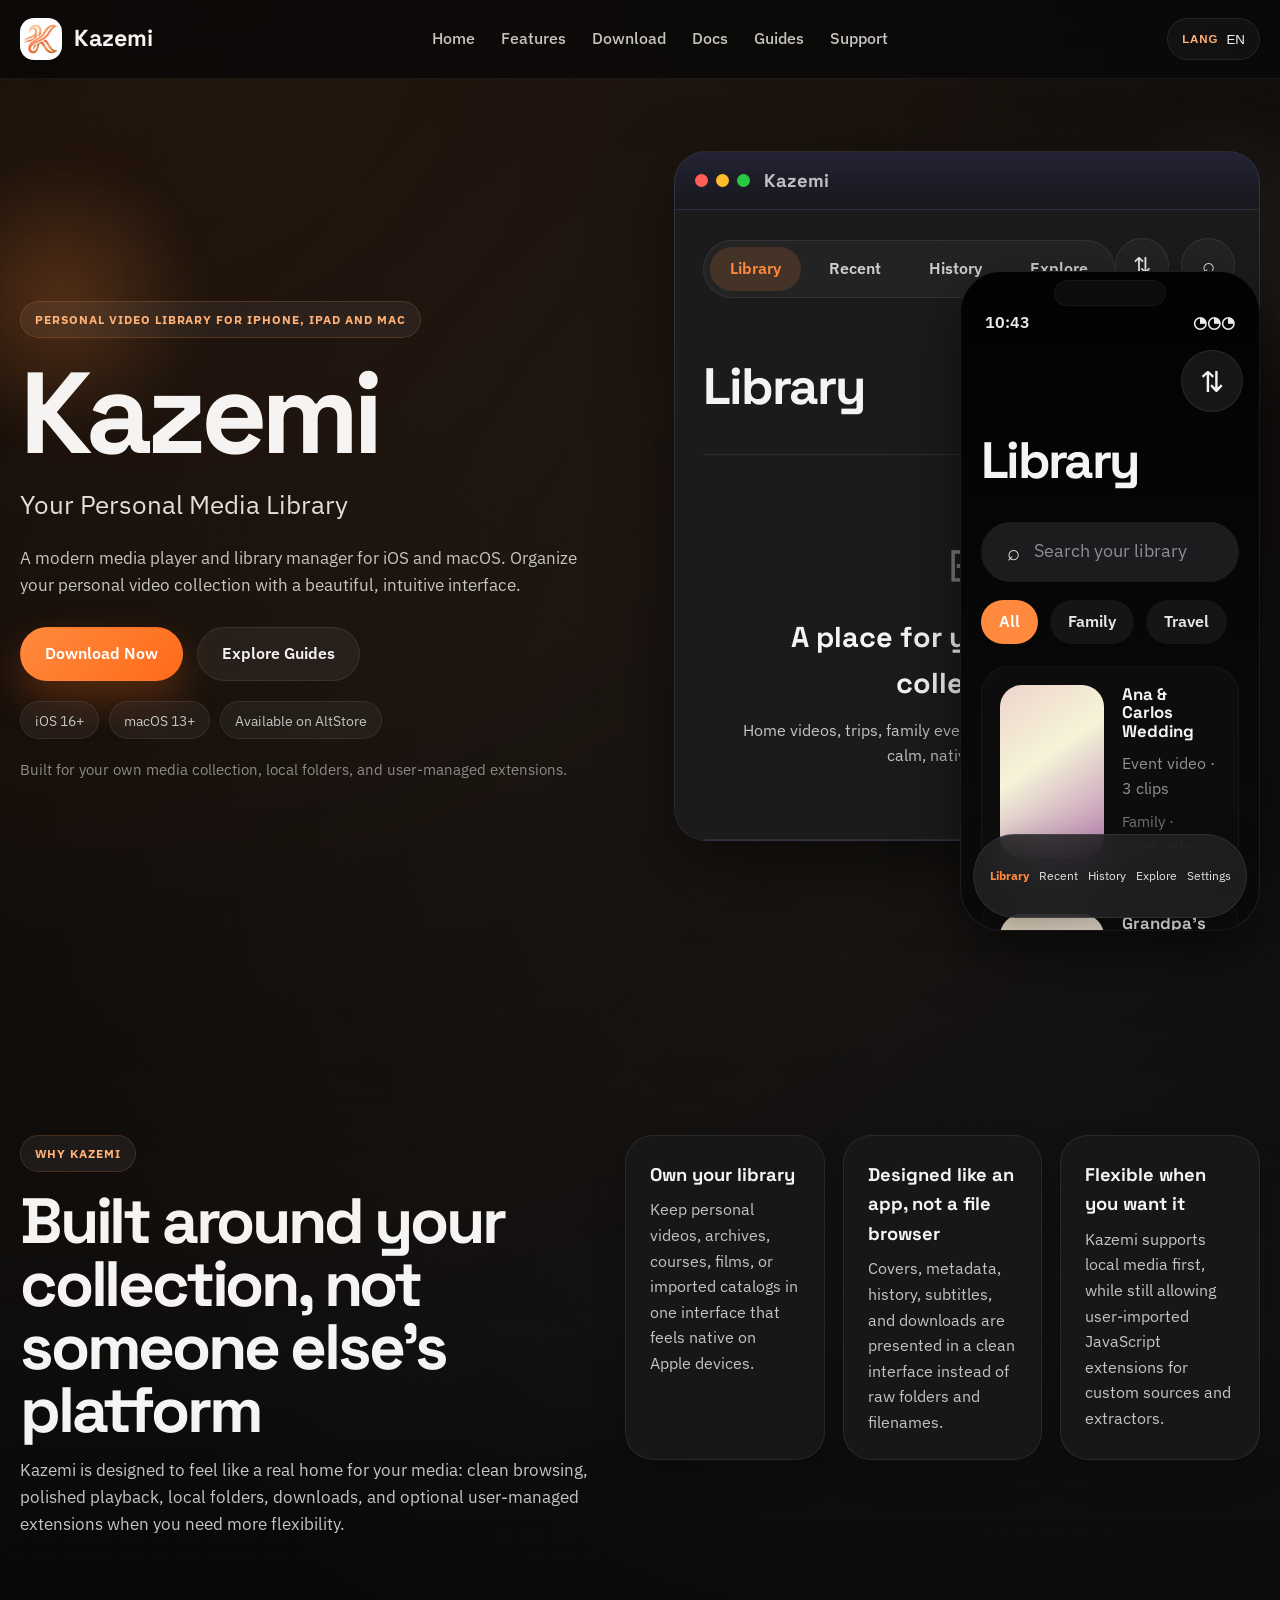
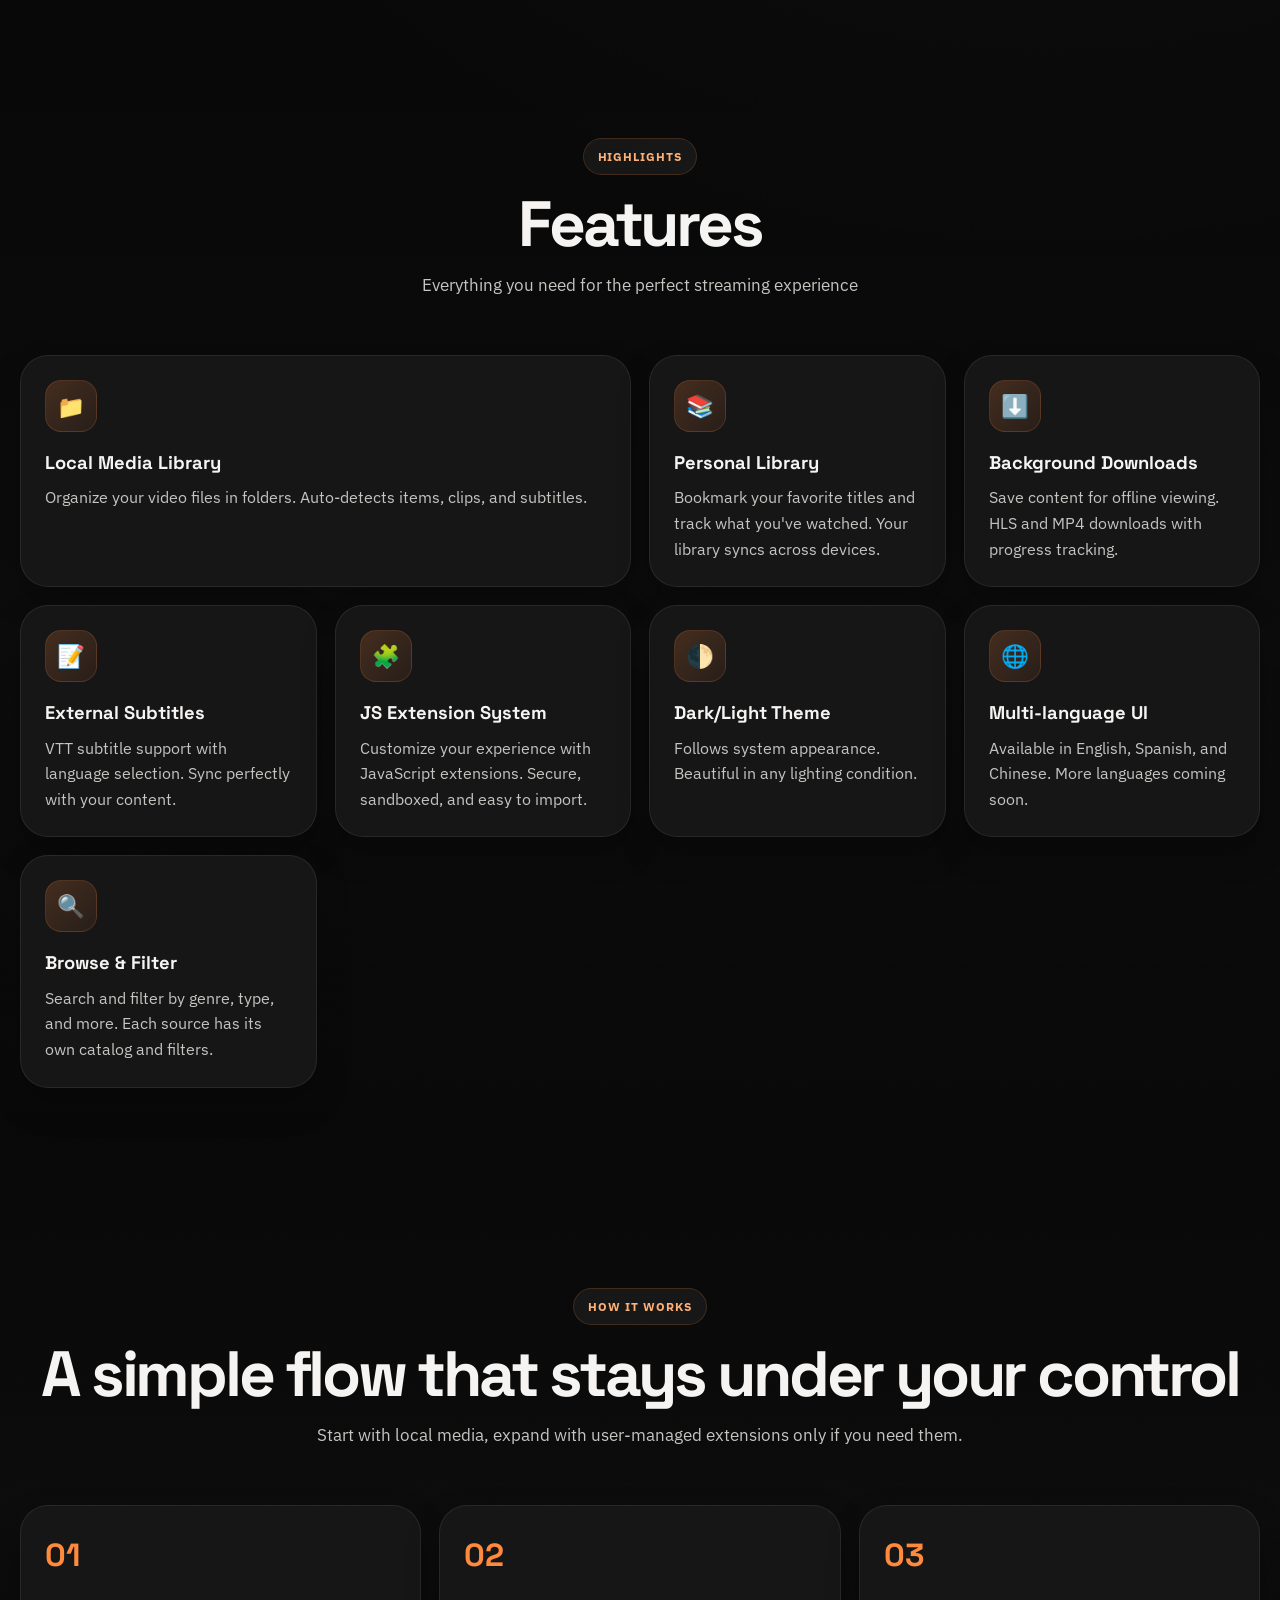
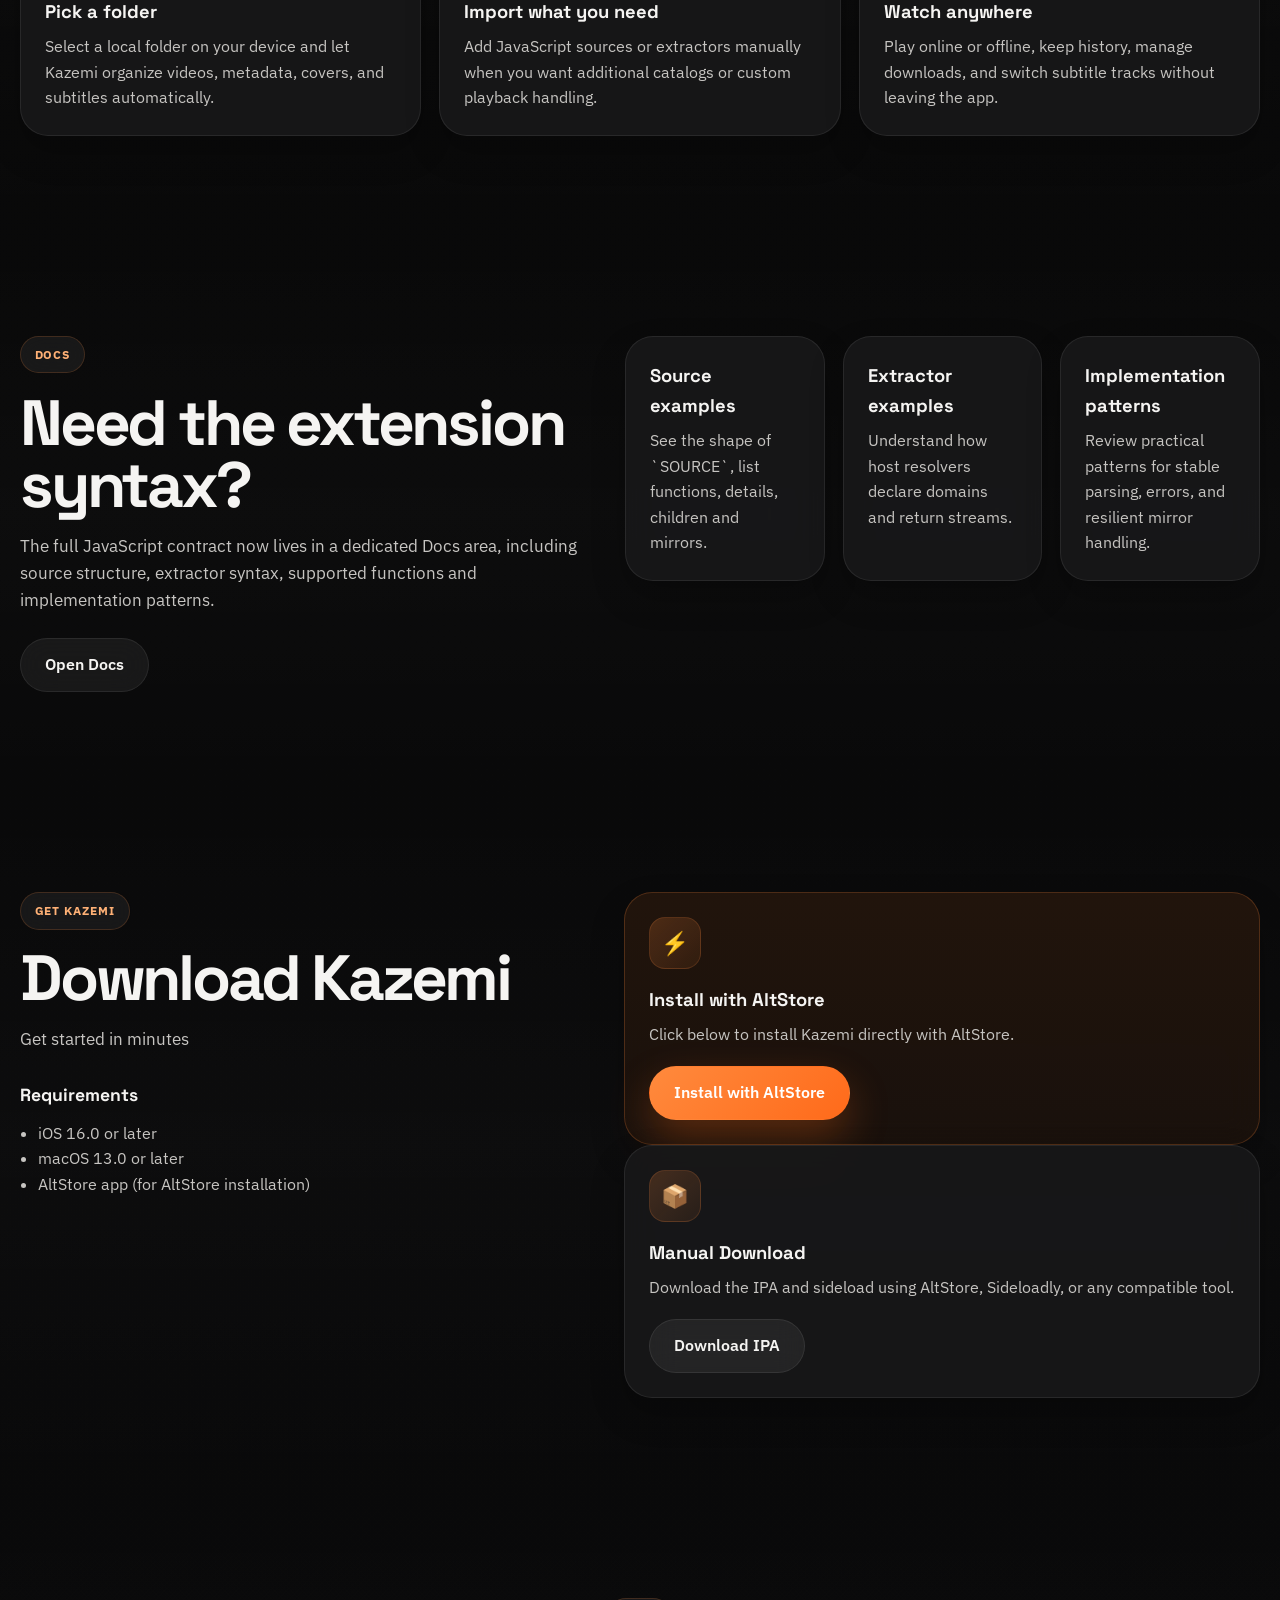
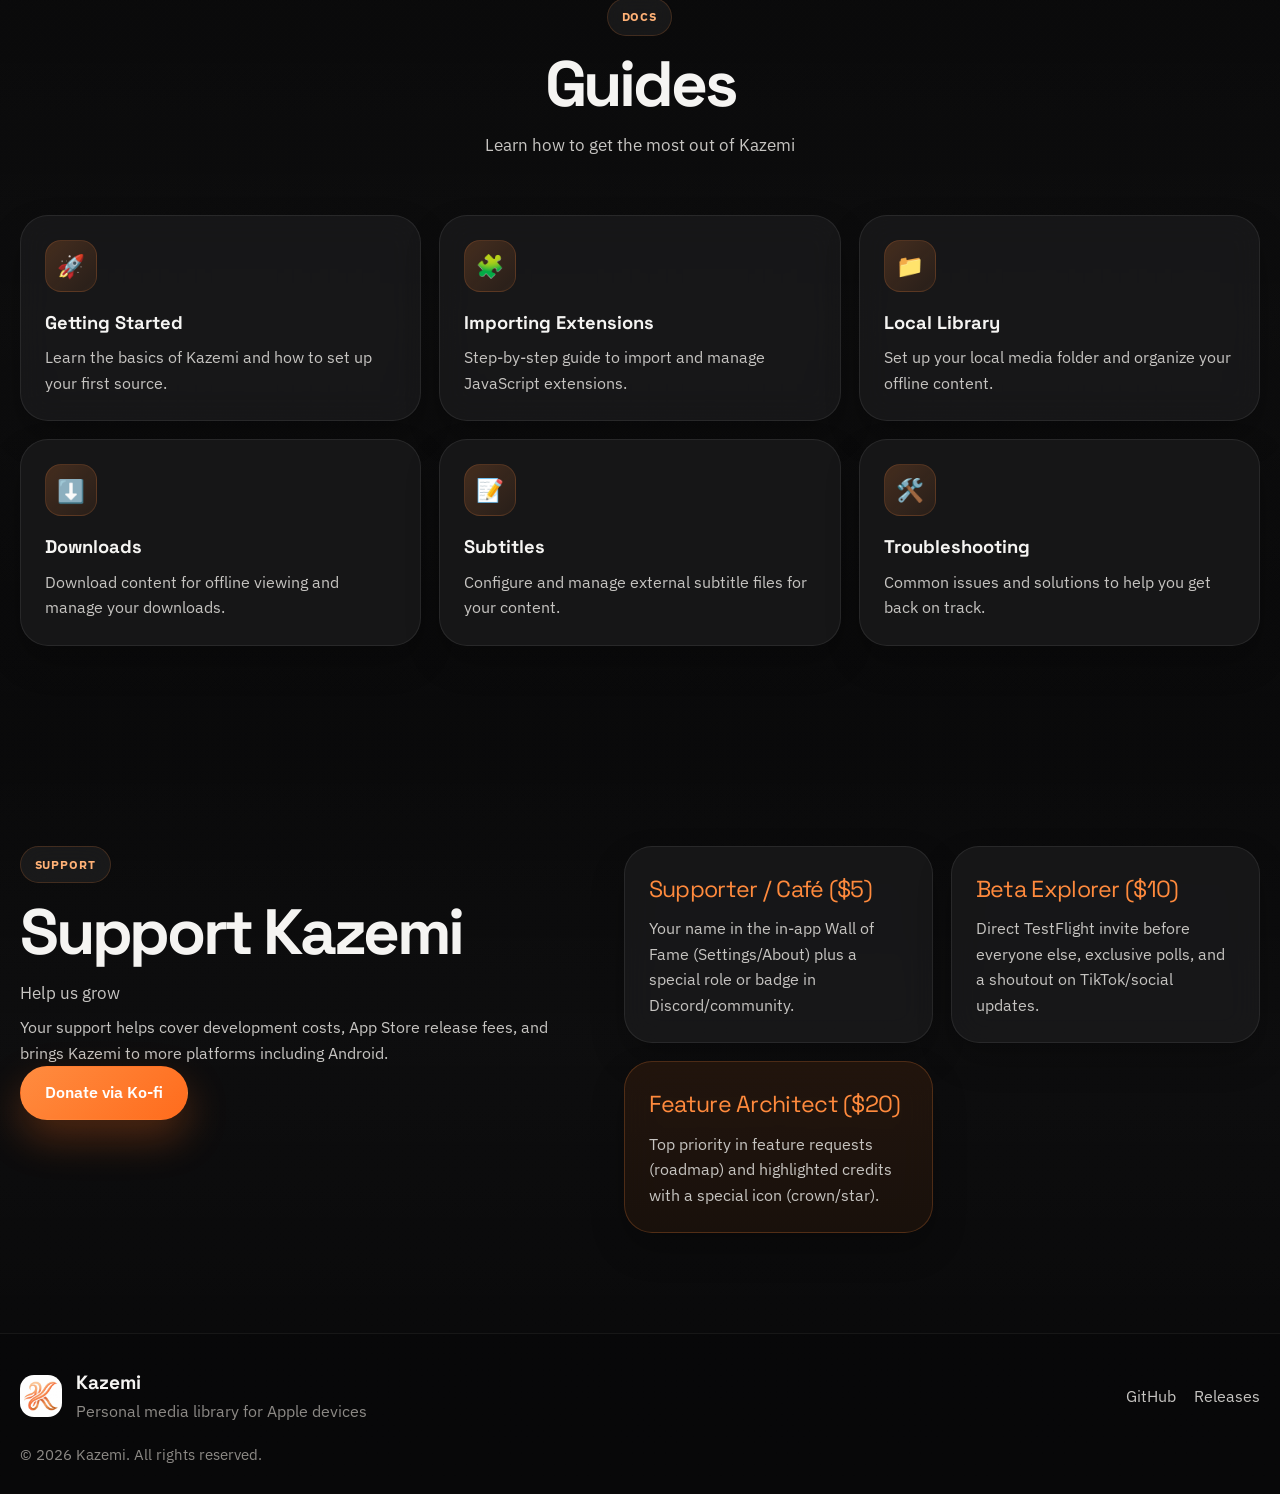
==== commit aa9ec5c9: "first commit" ====
--- a/index.html
+++ b/index.html
@@ -11,6 +11,7 @@
     <link rel="preconnect" href="https://fonts.gstatic.com" crossorigin>
     <link href="https://fonts.googleapis.com/css2?family=Space+Grotesk:wght@400;500;700&family=IBM+Plex+Sans:wght@400;500;600&display=swap" rel="stylesheet">
     <link rel="stylesheet" href="css/styles.css">
+    
 </head>
 <body>
     <nav class="navbar">
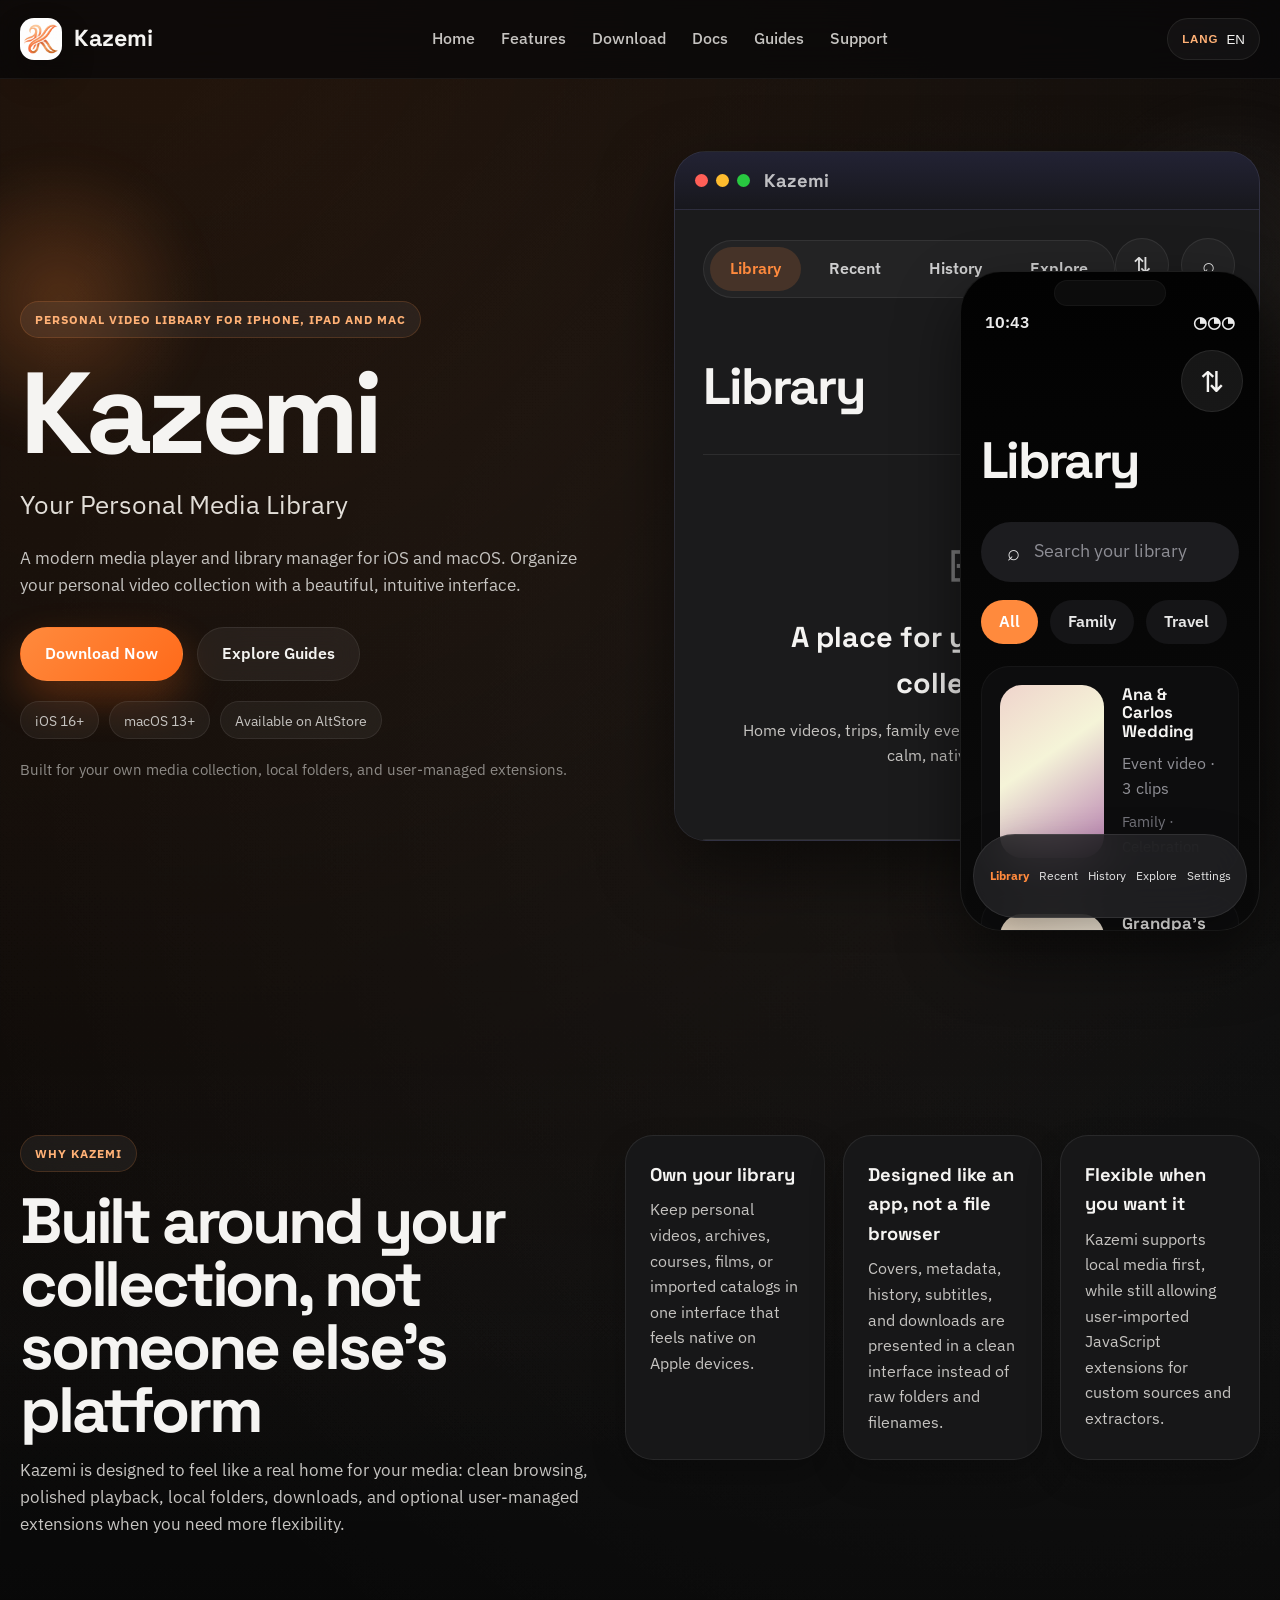
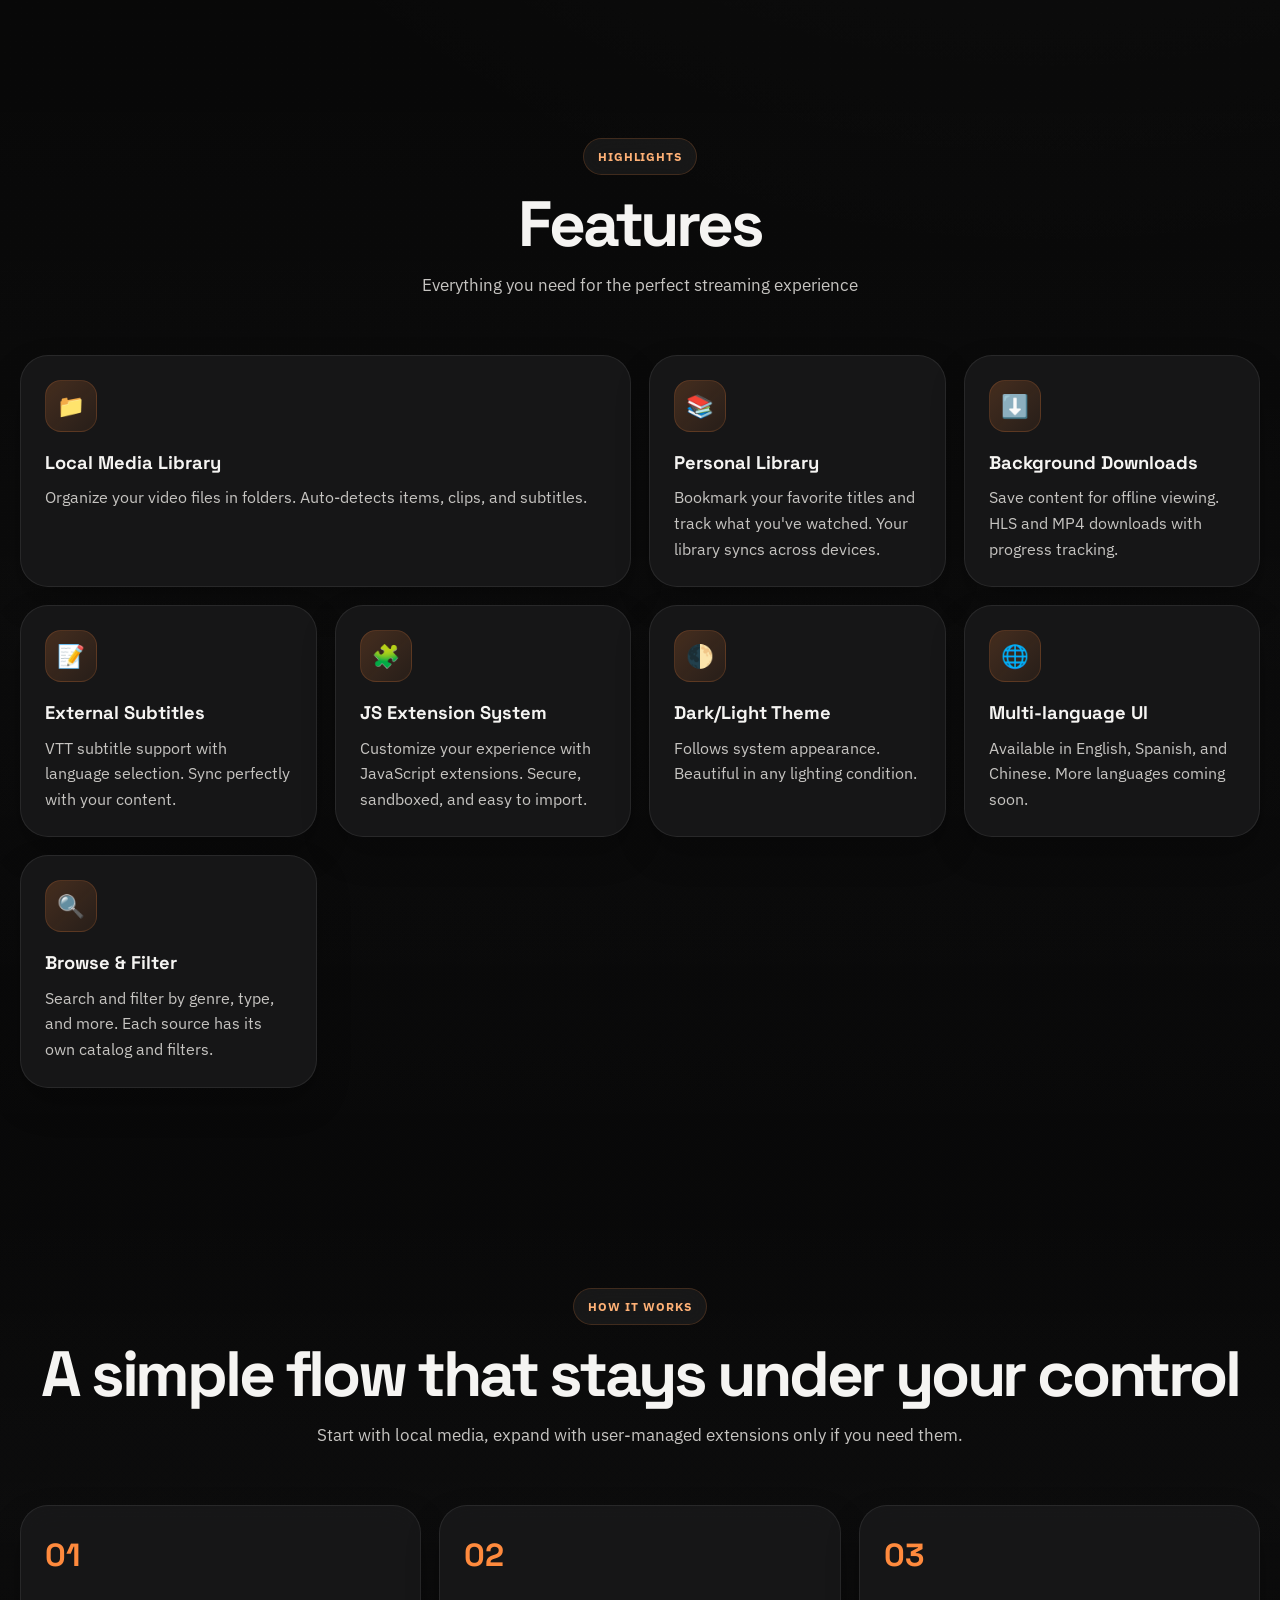
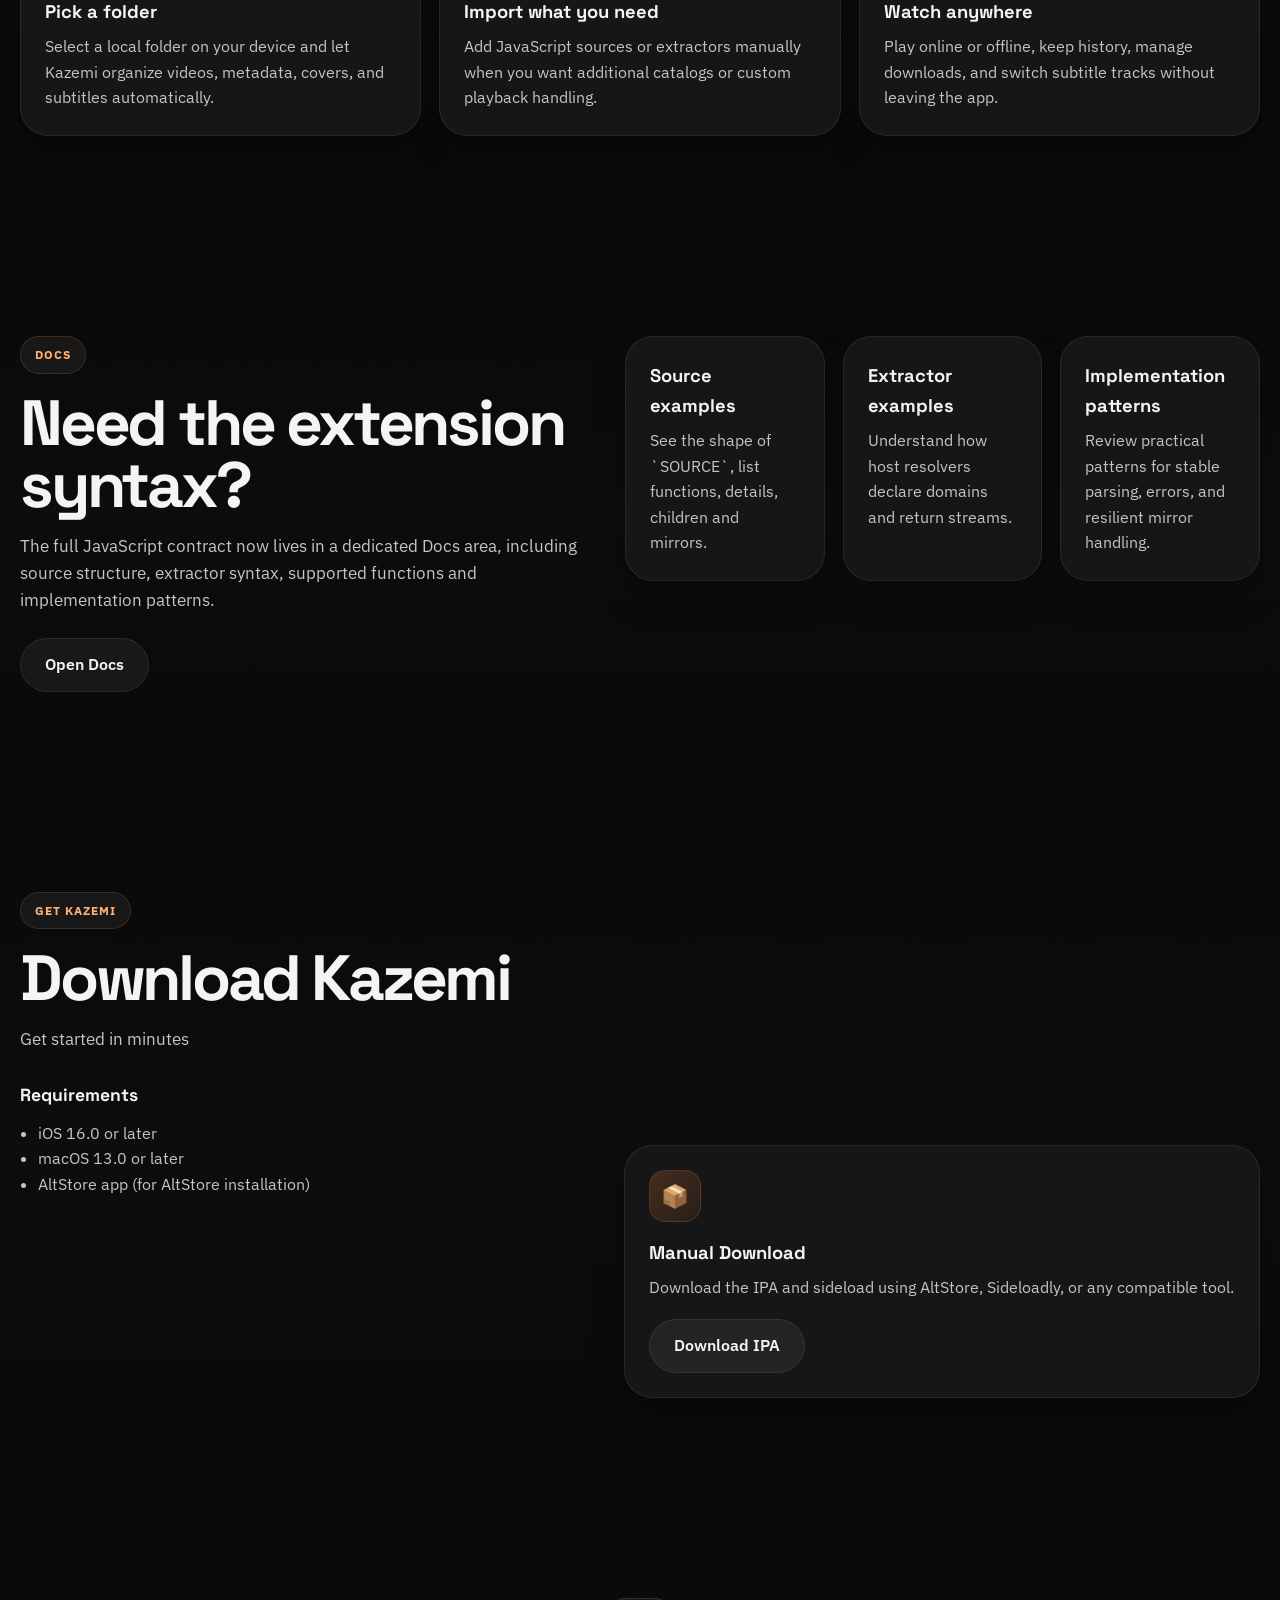
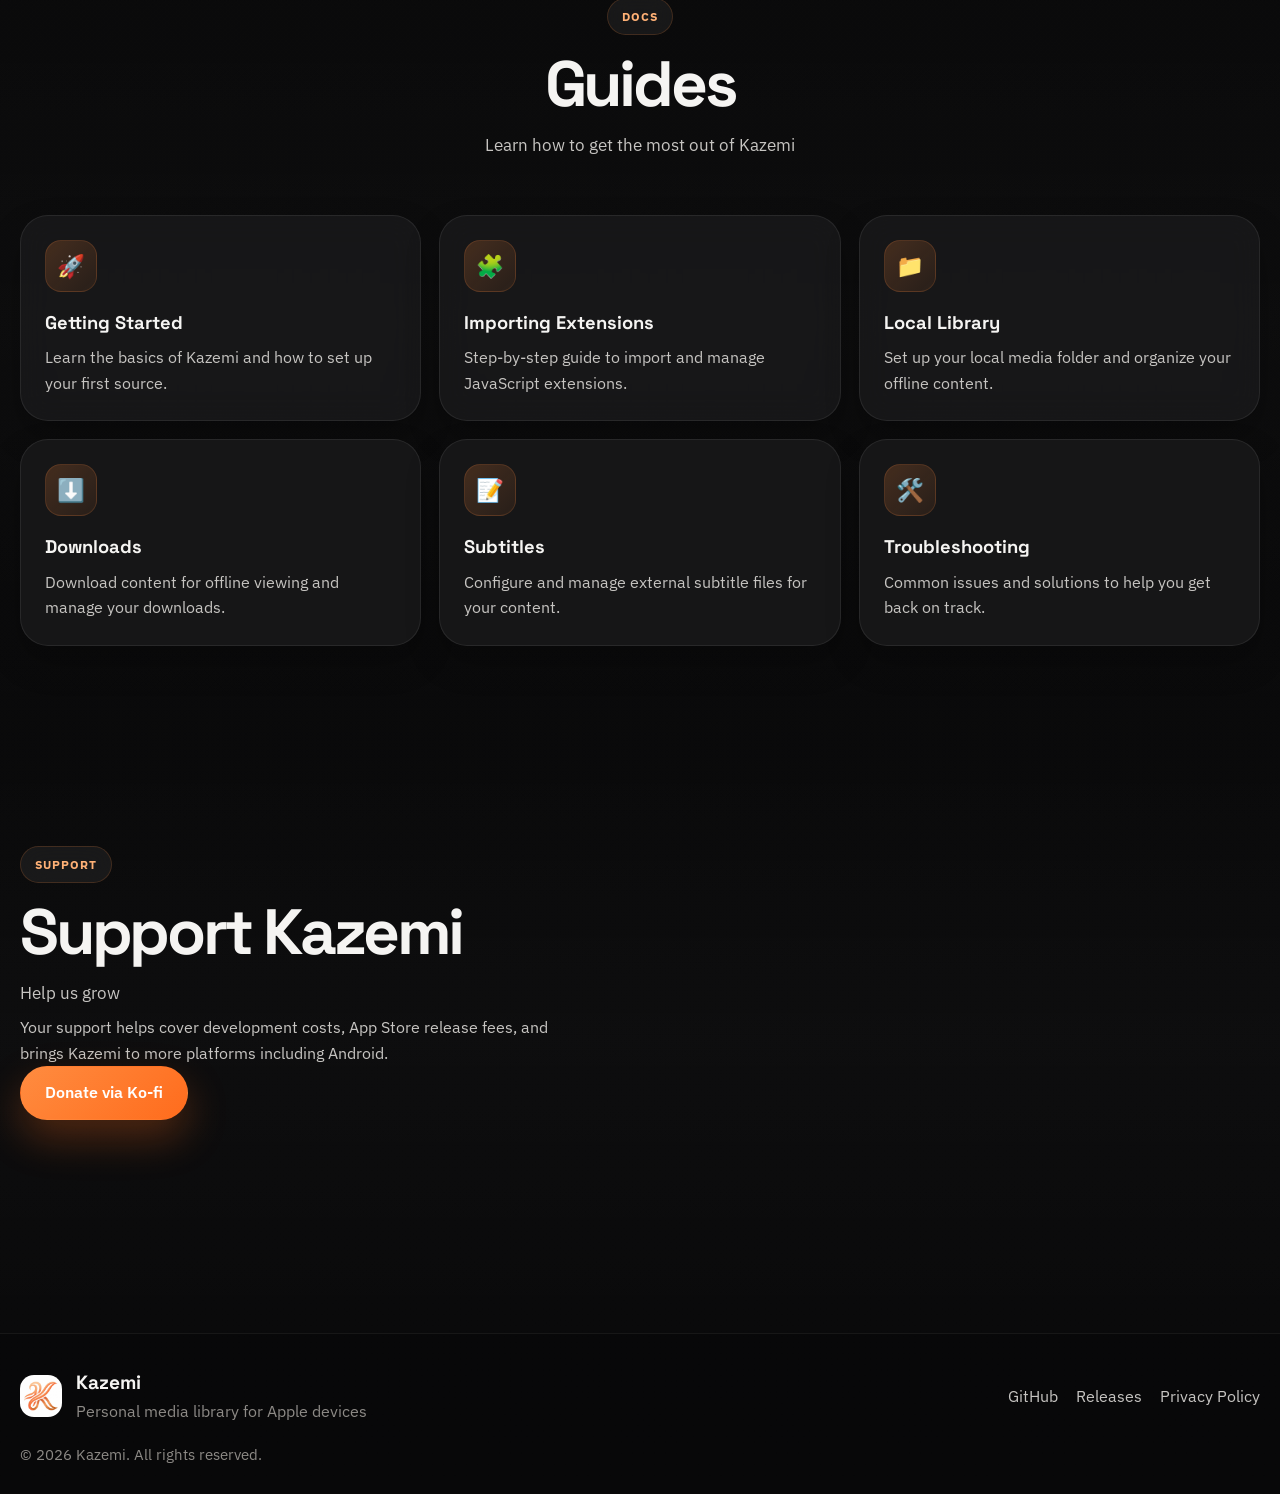
==== commit 72a34ec0: "Add files via upload" ====
--- a/index.html
+++ b/index.html
@@ -432,6 +432,7 @@
             <div class="footer-links">
                 <a href="https://github.com/kazemiapp/Kazemi" target="_blank" data-i18n="footer.links.github">GitHub</a>
                 <a href="https://github.com/kazemiapp/Kazemi/releases" target="_blank" data-i18n="footer.links.releases">Releases</a>
+                <a href="privacy-policy.html">Privacy Policy</a>
             </div>
         </div>
         <div class="container">
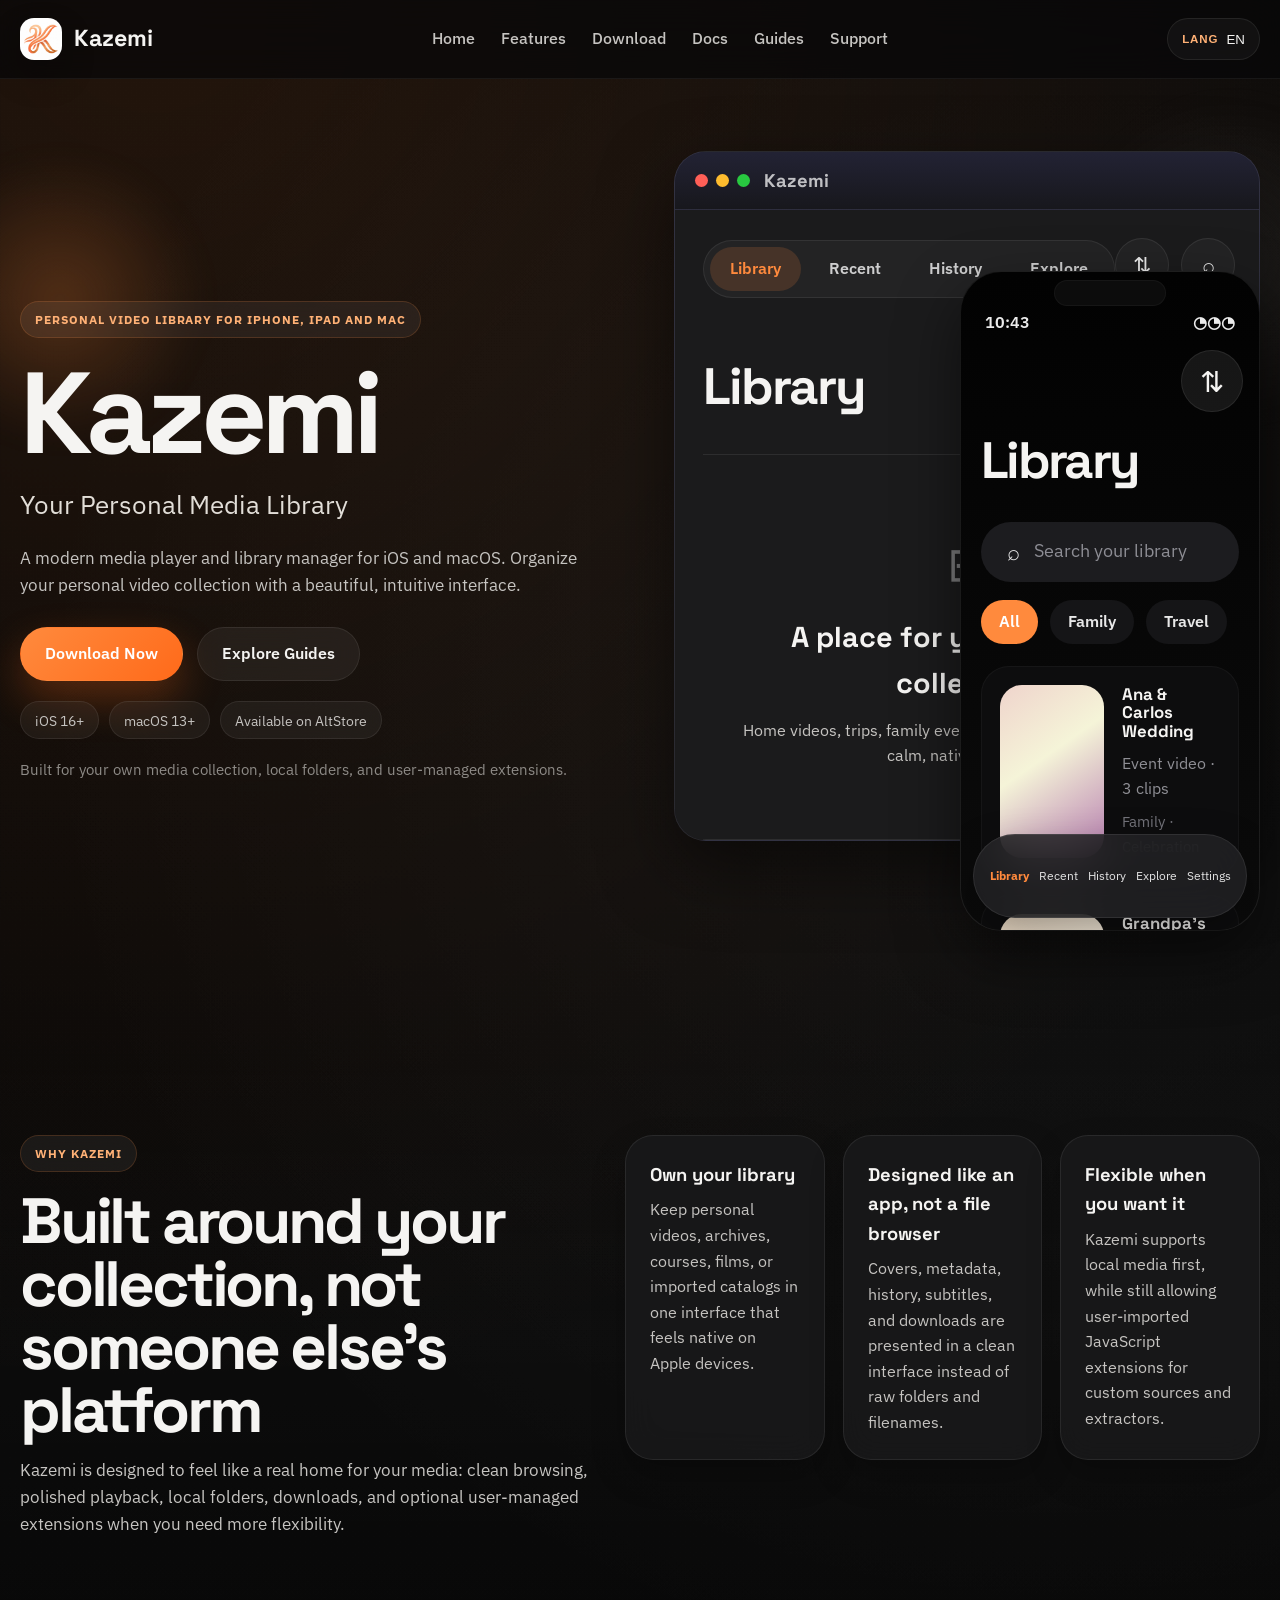
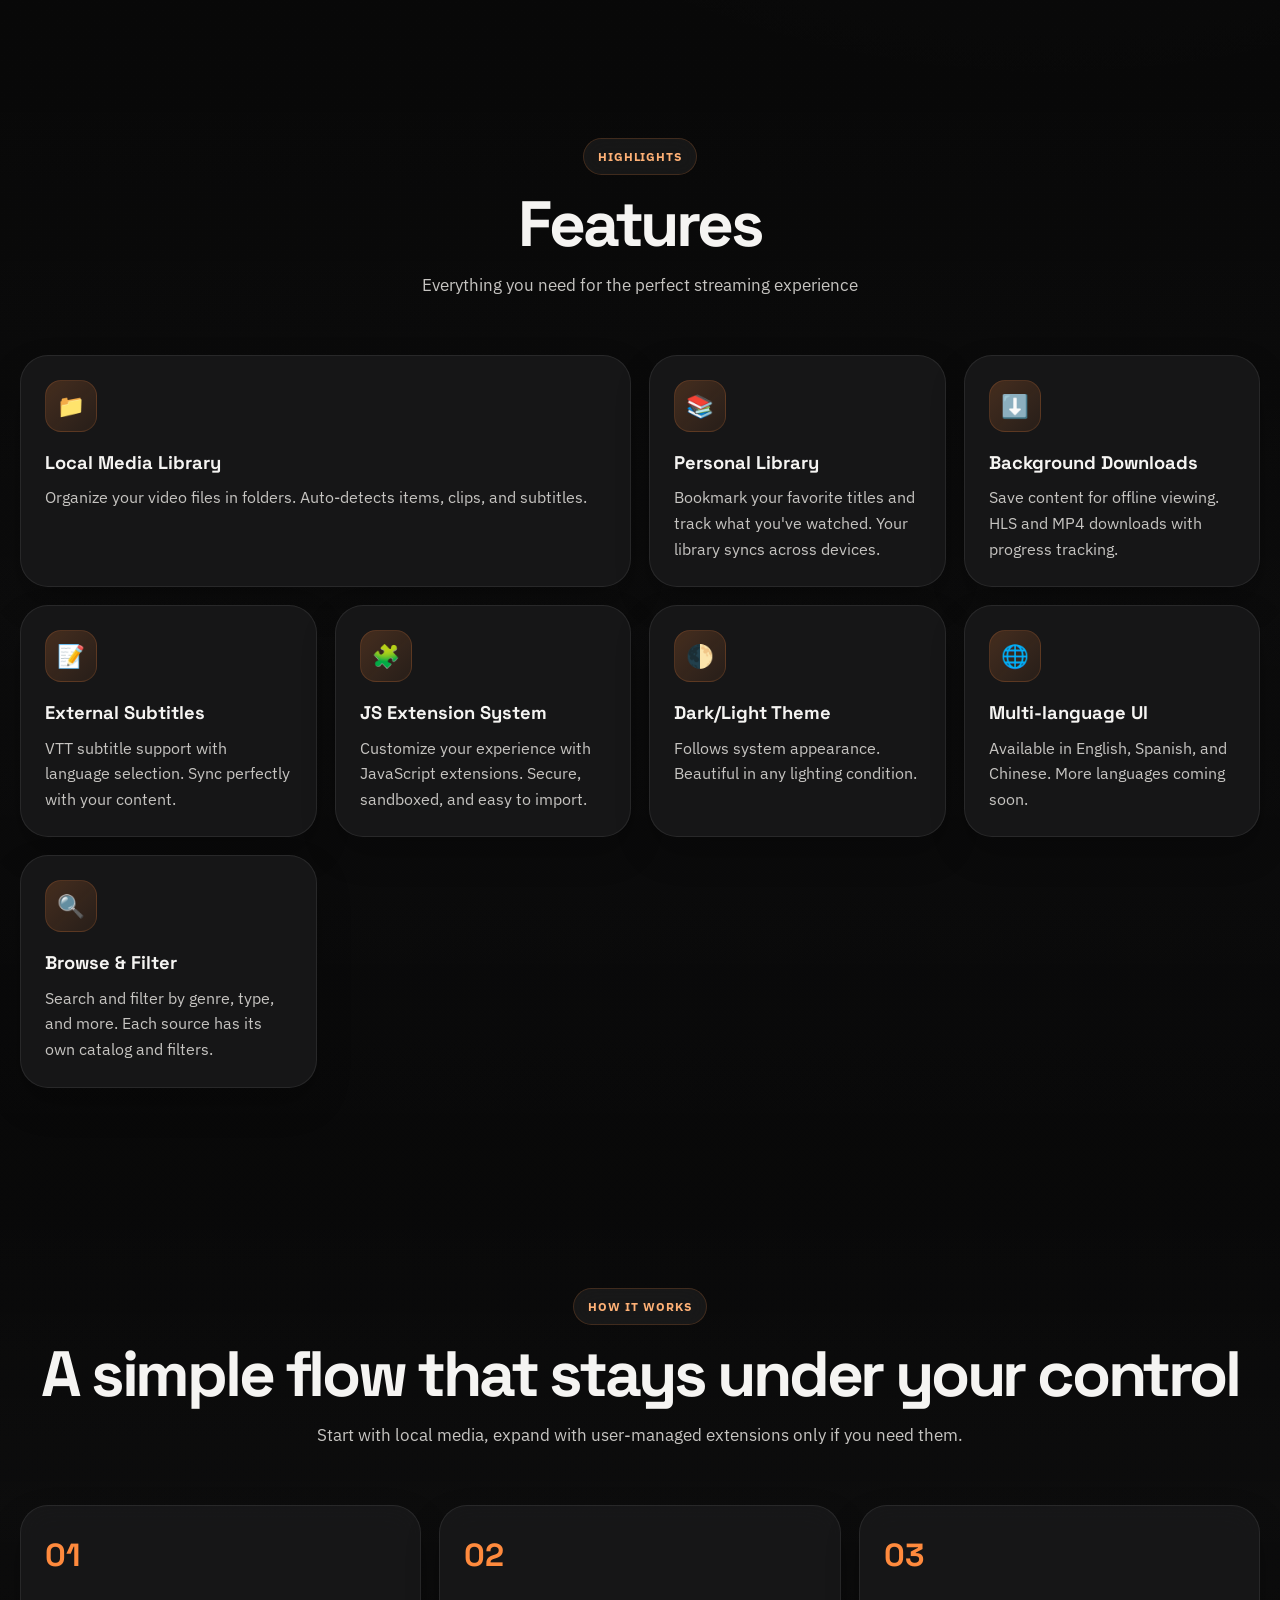
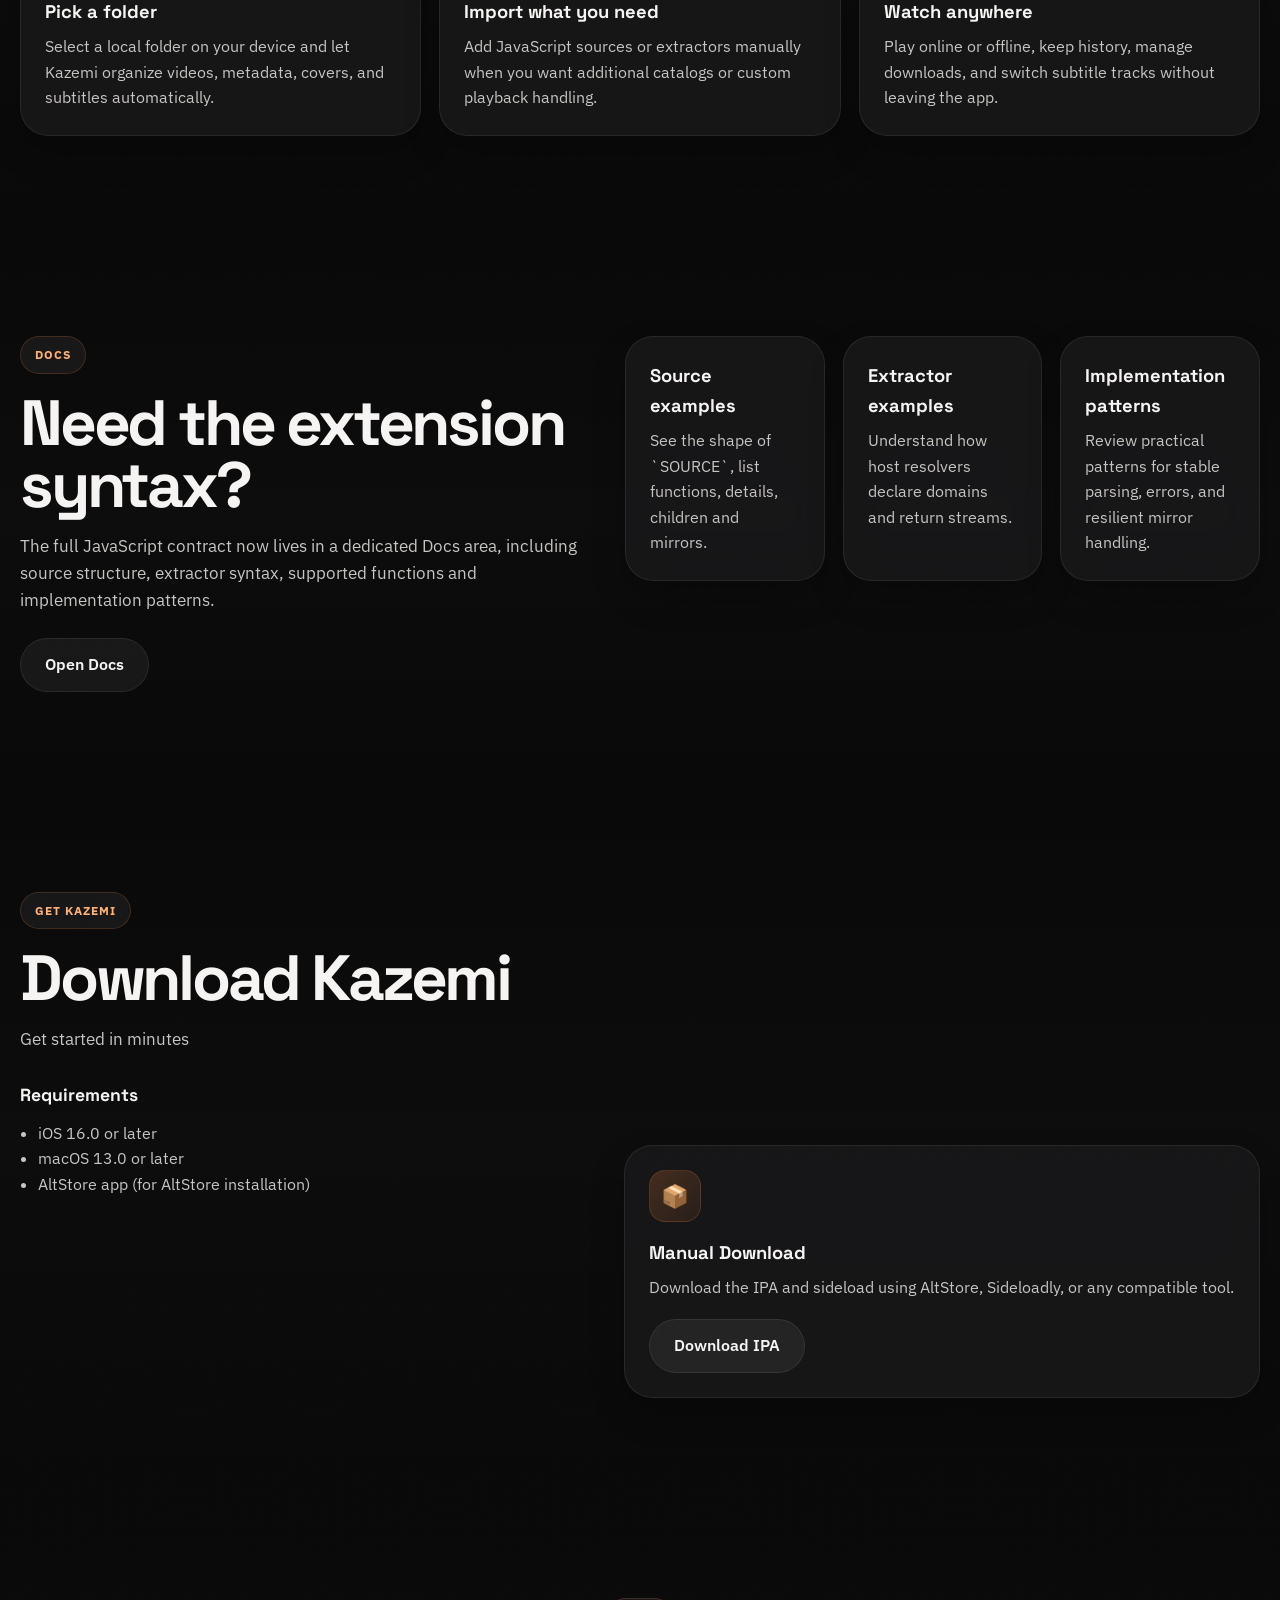
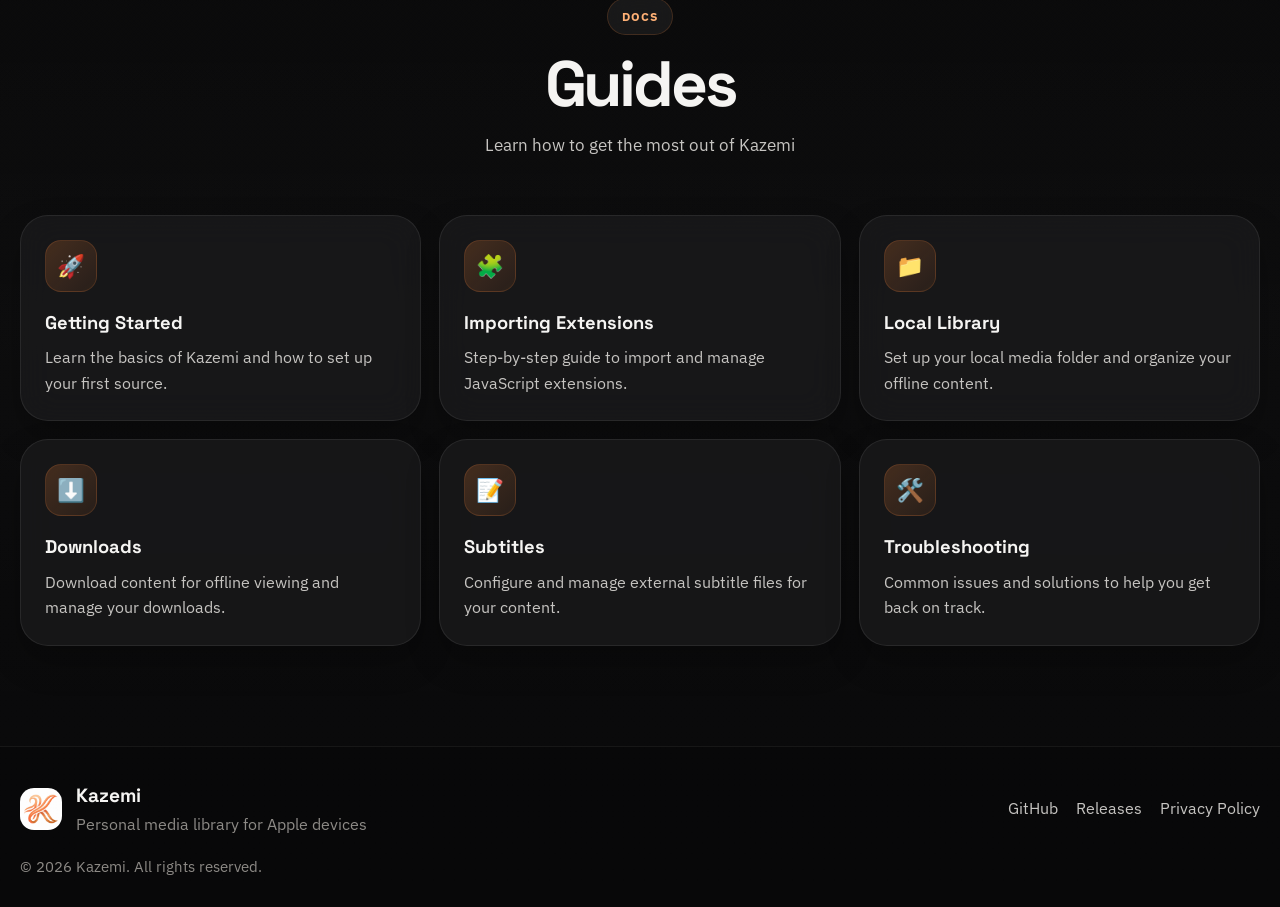
==== commit 38433c8c: "Remove support section from index.html" ====
--- a/index.html
+++ b/index.html
@@ -391,32 +391,7 @@
             </div>
         </div>
 
-        <section id="support" class="support">
-            <div class="container support-shell">
-                <div class="support-copy">
-                    <span class="eyebrow">Support</span>
-                    <h2 class="section-title section-title-left" data-i18n="support.title">Support Kazemi</h2>
-                    <p class="section-subtitle section-subtitle-left" data-i18n="support.subtitle">Help us grow</p>
-                    <p class="support-description" data-i18n="support.description">Your support helps cover development costs, App Store release fees, and brings Kazemi to more platforms including Android.</p>
-                    <a href="https://ko-fi.com/kazemiapp" target="_blank" class="btn btn-primary" data-i18n="support.donateButton">Donate via Ko-fi</a>
-                </div>
-
-                <div class="support-tiers">
-                    <div class="tier-card">
-                        <div class="tier-amount" data-i18n="support.tiers.supporter.title">Supporter / Café ($5)</div>
-                        <p data-i18n="support.tiers.supporter.description">Tu nombre en el Wall of Fame dentro de la app + rol especial en comunidad</p>
-                    </div>
-                    <div class="tier-card">
-                        <div class="tier-amount" data-i18n="support.tiers.betaExplorer.title">Beta Explorer ($10)</div>
-                        <p data-i18n="support.tiers.betaExplorer.description">Acceso a TestFlight + encuestas exclusivas + mención en redes</p>
-                    </div>
-                    <div class="tier-card featured">
-                        <div class="tier-amount" data-i18n="support.tiers.featureArchitect.title">Feature Architect ($20)</div>
-                        <p data-i18n="support.tiers.featureArchitect.description">Prioridad en roadmap + créditos destacados con icono especial</p>
-                    </div>
-                </div>
-            </div>
-        </section>
+        
     </main>
 
     <footer class="footer">
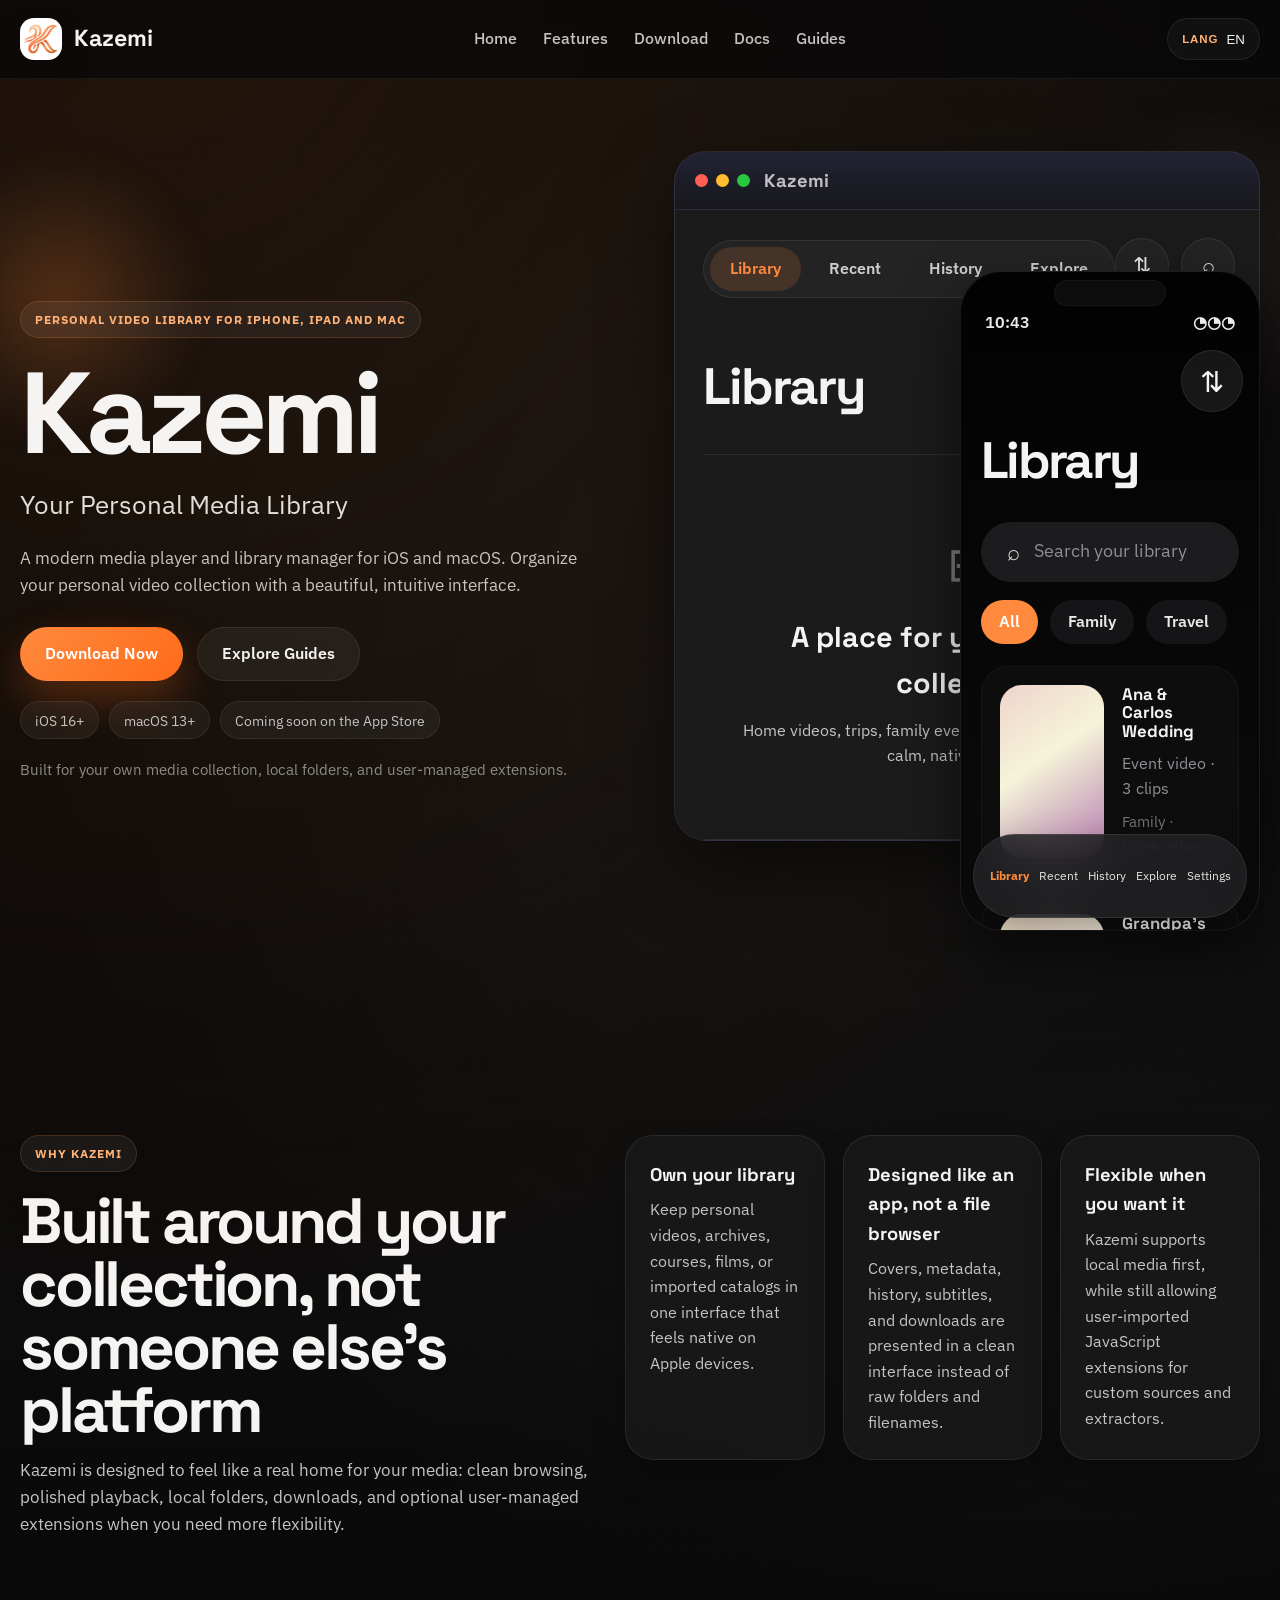
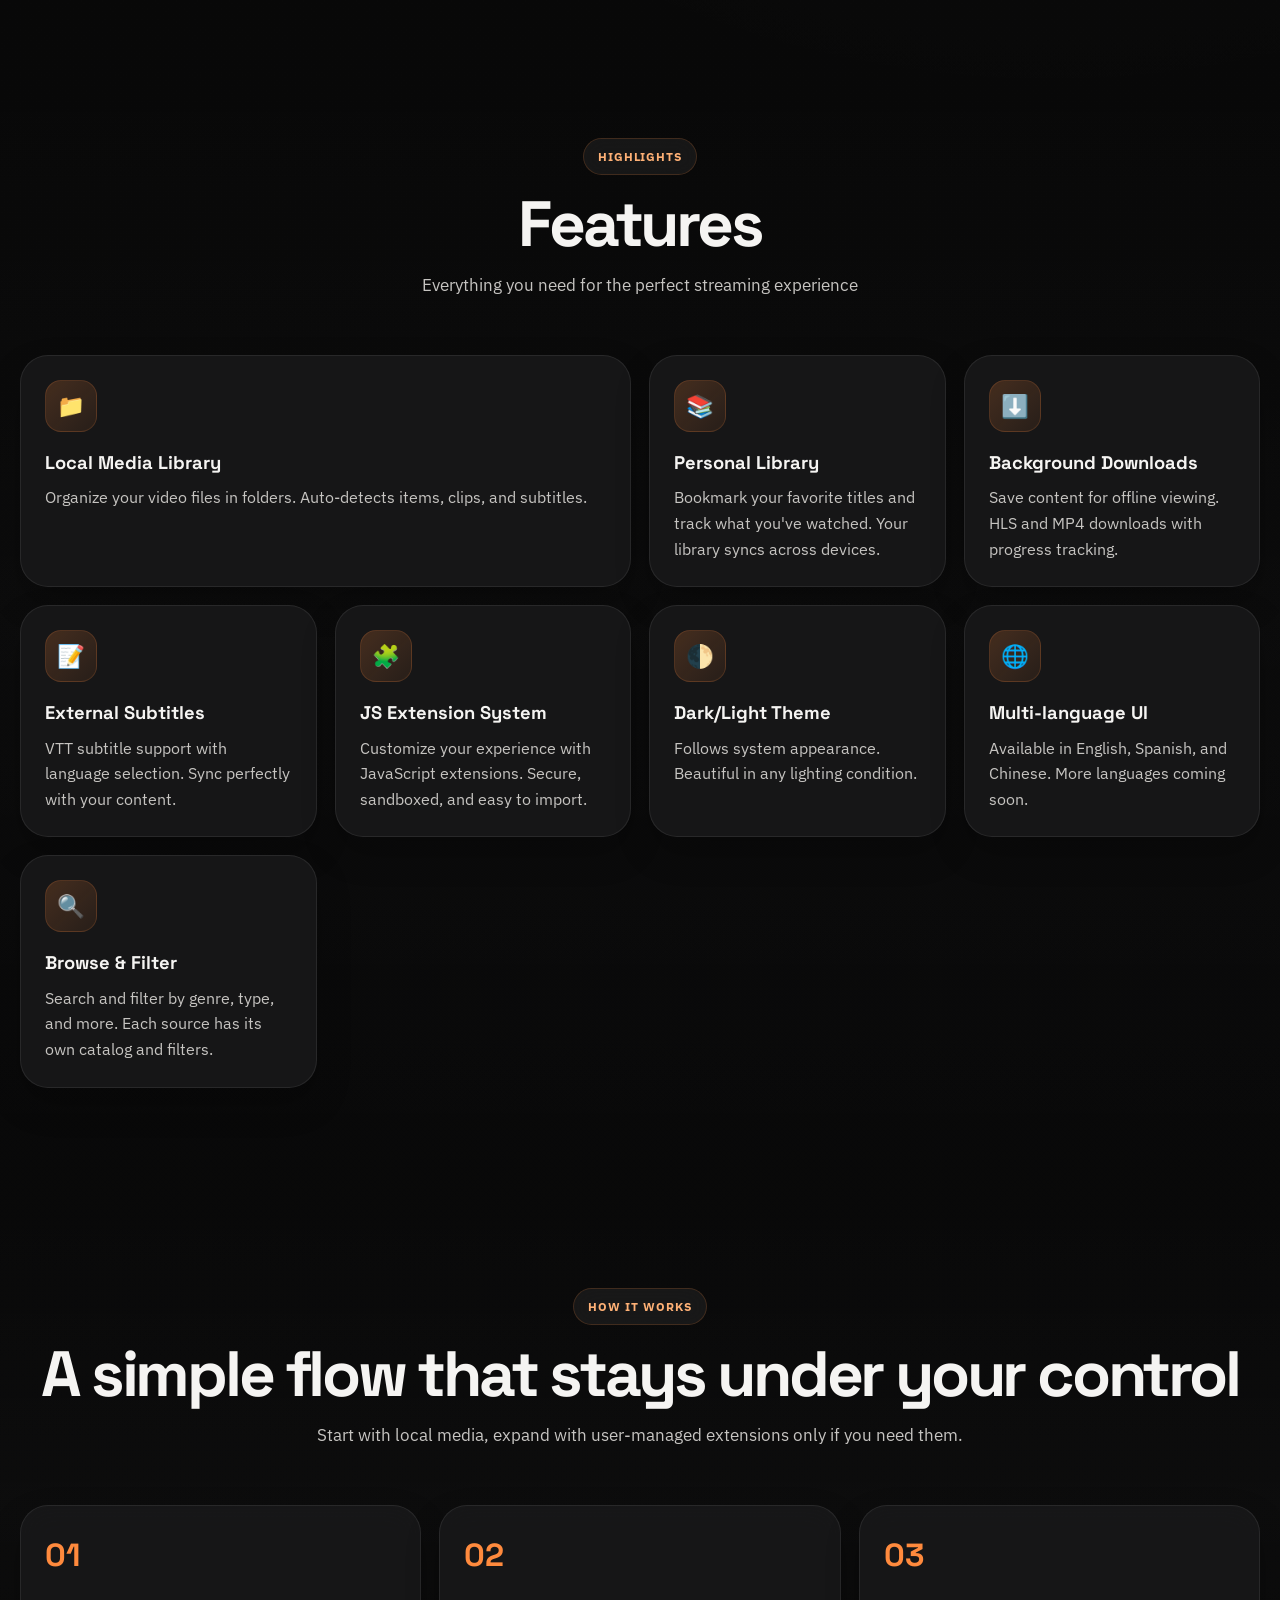
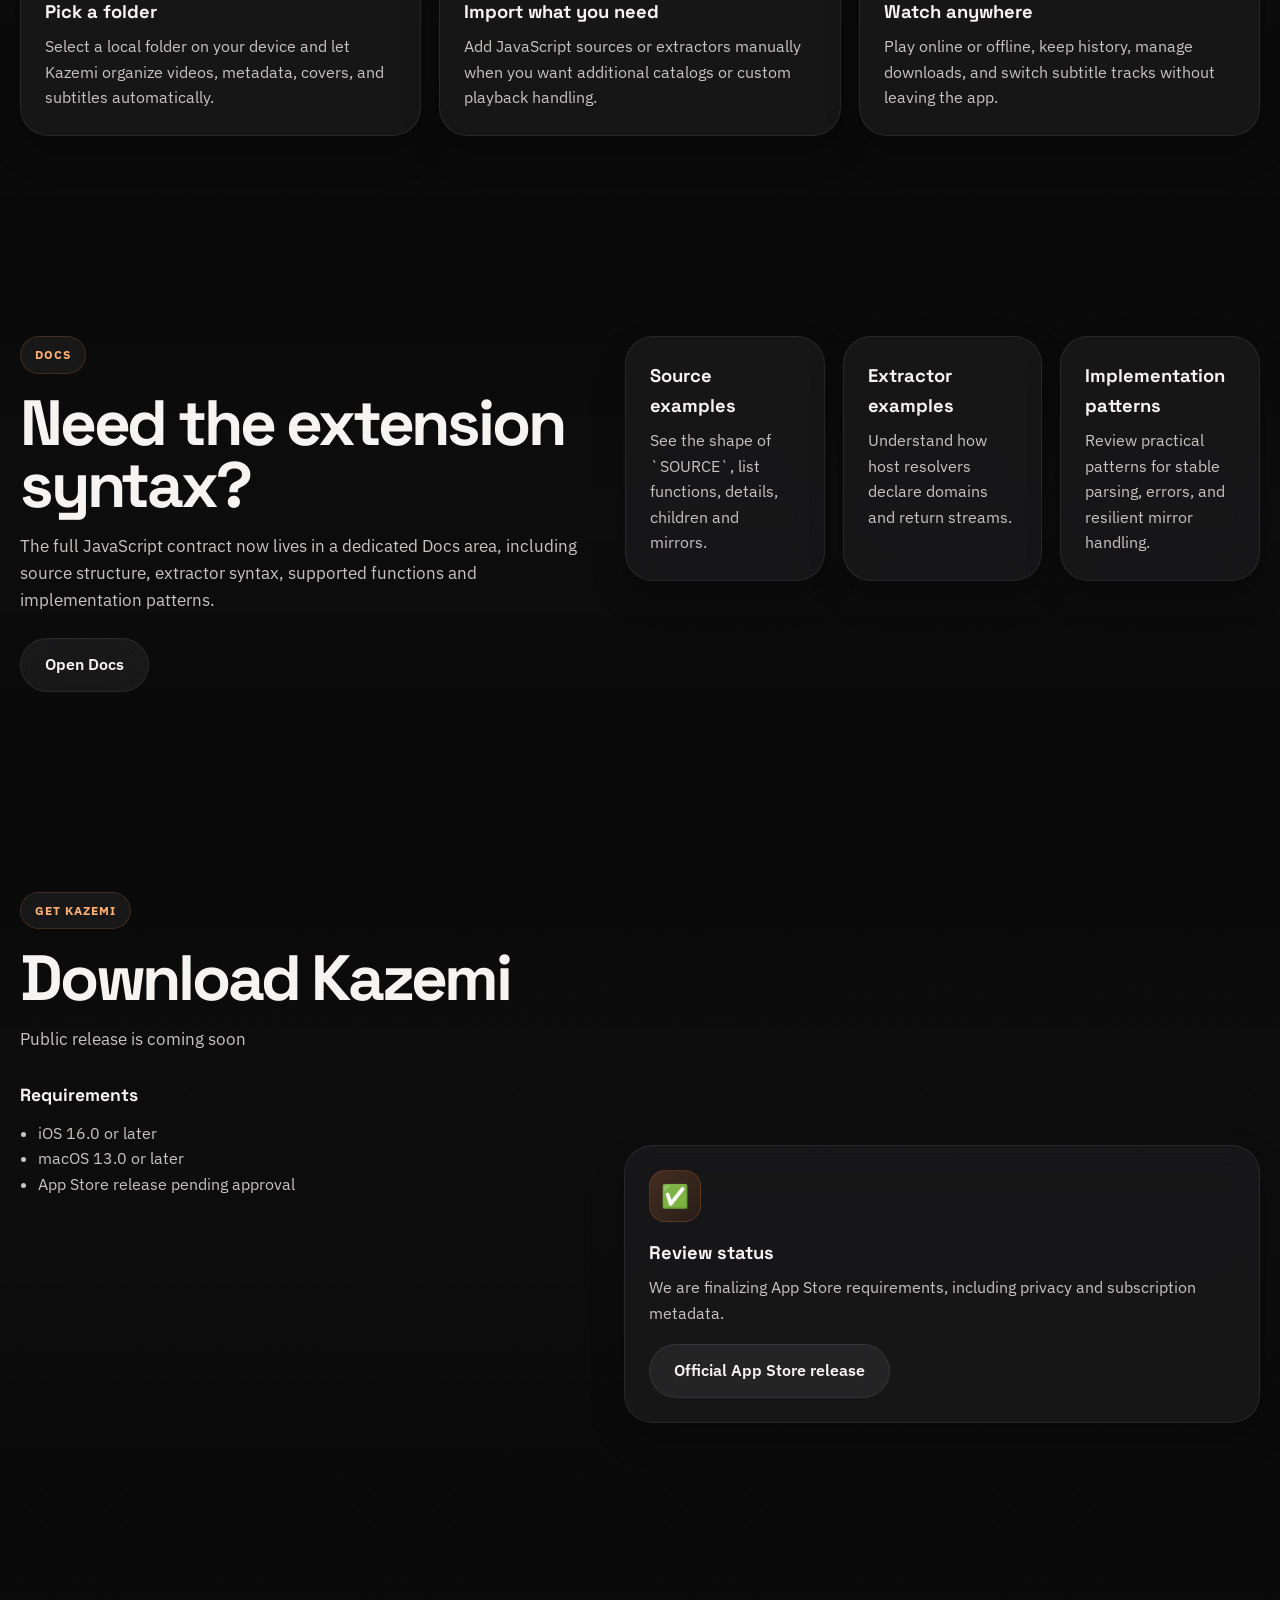
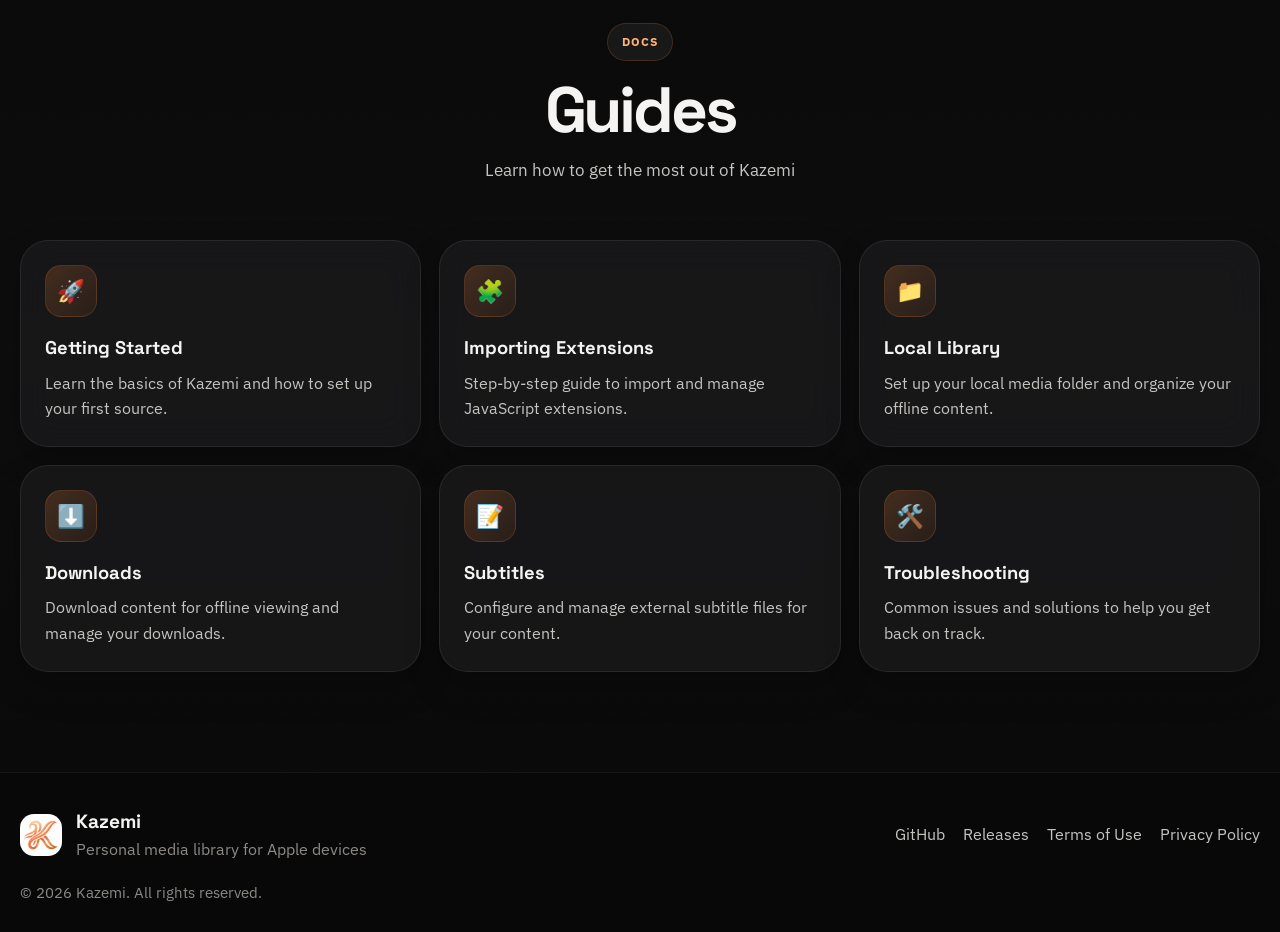
==== commit 962ab68d: "Add files via upload" ====
--- a/index.html
+++ b/index.html
@@ -27,7 +27,6 @@
                 <li><a href="#download" data-i18n="nav.download">Download</a></li>
                 <li><a href="docs/index.html" data-i18n="nav.docs">Docs</a></li>
                 <li><a href="#guides" data-i18n="nav.guides">Guides</a></li>
-                <li><a href="#support" data-i18n="nav.support">Support</a></li>
             </ul>
 
             <div class="nav-right">
@@ -73,7 +72,7 @@
                     <div class="hero-meta">
                         <span class="meta-pill">iOS 16+</span>
                         <span class="meta-pill">macOS 13+</span>
-                        <span class="meta-pill" data-i18n="hero.altStore">Available on AltStore</span>
+                        <span class="meta-pill" data-i18n="hero.appStoreSoon">Coming soon on the App Store</span>
                     </div>
 
                     <p class="hero-note" data-i18n="hero.note">
@@ -316,26 +315,26 @@
                         <ul class="requirements-list">
                             <li data-i18n="download.requirements.items.ios">iOS 16.0 or later</li>
                             <li data-i18n="download.requirements.items.macos">macOS 13.0 or later</li>
-                            <li data-i18n="download.requirements.items.altstore">AltStore app (for AltStore installation)</li>
+                            <li data-i18n="download.requirements.items.appstore">App Store release pending approval</li>
                         </ul>
                     </div>
                 </div>
 
                 <div class="download-stack">
                     <article class="download-card featured-card">
-                        <div class="download-icon">⚡</div>
-                        <h3 data-i18n="download.altstore.title">Install with AltStore</h3>
-                        <p data-i18n="download.altstore.description">Click below to install Kazemi directly with AltStore.</p>
-                        <a href="altstore://install?url=https://github.com/kazemiapp/Kazemi/releases/download/v1.0/Kazemi.ipa" class="btn btn-primary">
-                            <span data-i18n="download.altstore.button">Install with AltStore</span>
-                        </a>
+                        <div class="download-icon">⏳</div>
+                        <h3 data-i18n="download.appstore.title">Coming soon on the App Store</h3>
+                        <p data-i18n="download.appstore.description">Kazemi is currently under App Review. Public release will be available very soon.</p>
+                        <button type="button" class="btn btn-primary" disabled>
+                            <span data-i18n="download.appstore.button">Available very soon</span>
+                        </button>
                     </article>
 
                     <article class="download-card">
-                        <div class="download-icon">📦</div>
-                        <h3 data-i18n="download.ipa.title">Manual Download</h3>
-                        <p data-i18n="download.ipa.description">Download the IPA and sideload using AltStore, Sideloadly, or any compatible tool.</p>
-                        <a href="https://github.com/kazemiapp/Kazemi/releases" target="_blank" class="btn btn-secondary" data-i18n="download.ipa.button">Download IPA</a>
+                        <div class="download-icon">✅</div>
+                        <h3 data-i18n="download.status.title">Review status</h3>
+                        <p data-i18n="download.status.description">We are finalizing App Store requirements including privacy and subscription metadata.</p>
+                        <span class="btn btn-secondary" data-i18n="download.status.button">Official App Store release</span>
                     </article>
                 </div>
             </div>
@@ -391,7 +390,6 @@
             </div>
         </div>
 
-        
     </main>
 
     <footer class="footer">
@@ -407,6 +405,7 @@
             <div class="footer-links">
                 <a href="https://github.com/kazemiapp/Kazemi" target="_blank" data-i18n="footer.links.github">GitHub</a>
                 <a href="https://github.com/kazemiapp/Kazemi/releases" target="_blank" data-i18n="footer.links.releases">Releases</a>
+                <a href="https://www.apple.com/legal/internet-services/itunes/dev/stdeula/" target="_blank" data-i18n="footer.links.terms">Terms of Use</a>
                 <a href="privacy-policy.html">Privacy Policy</a>
             </div>
         </div>
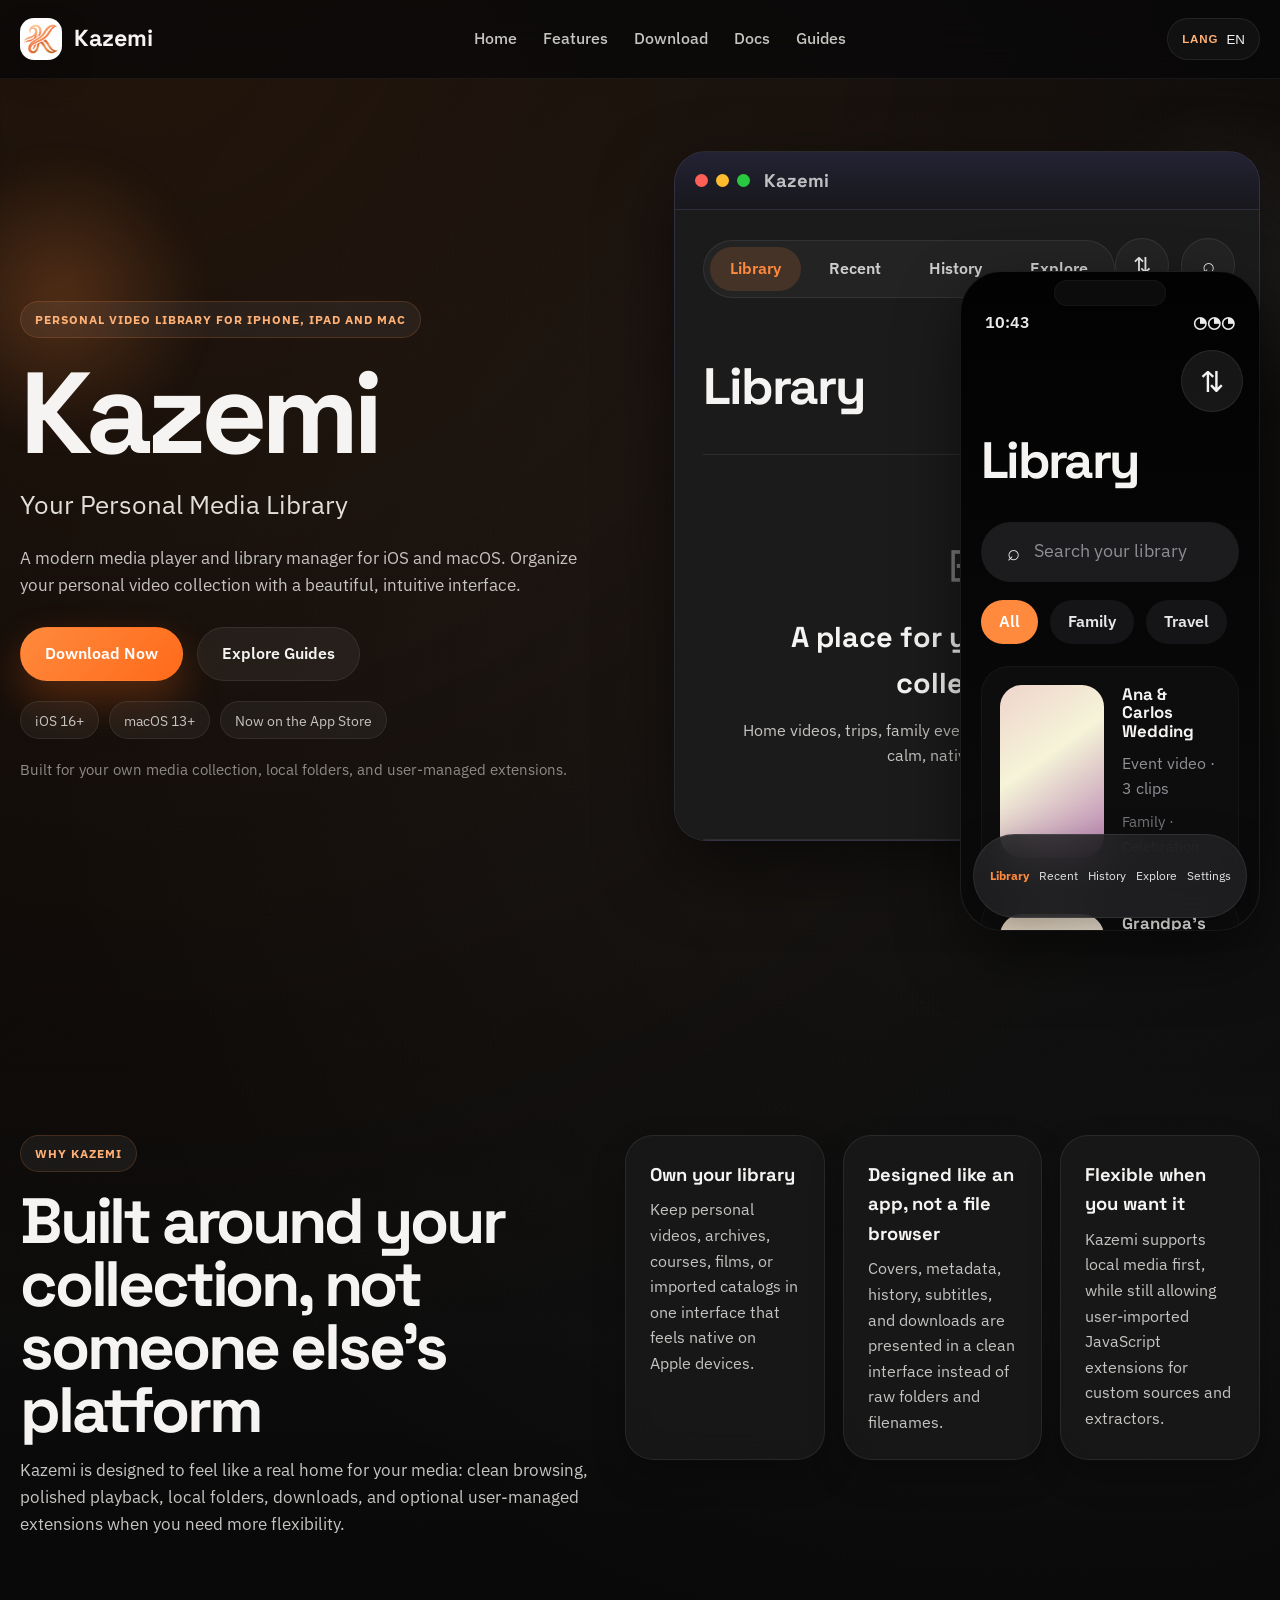
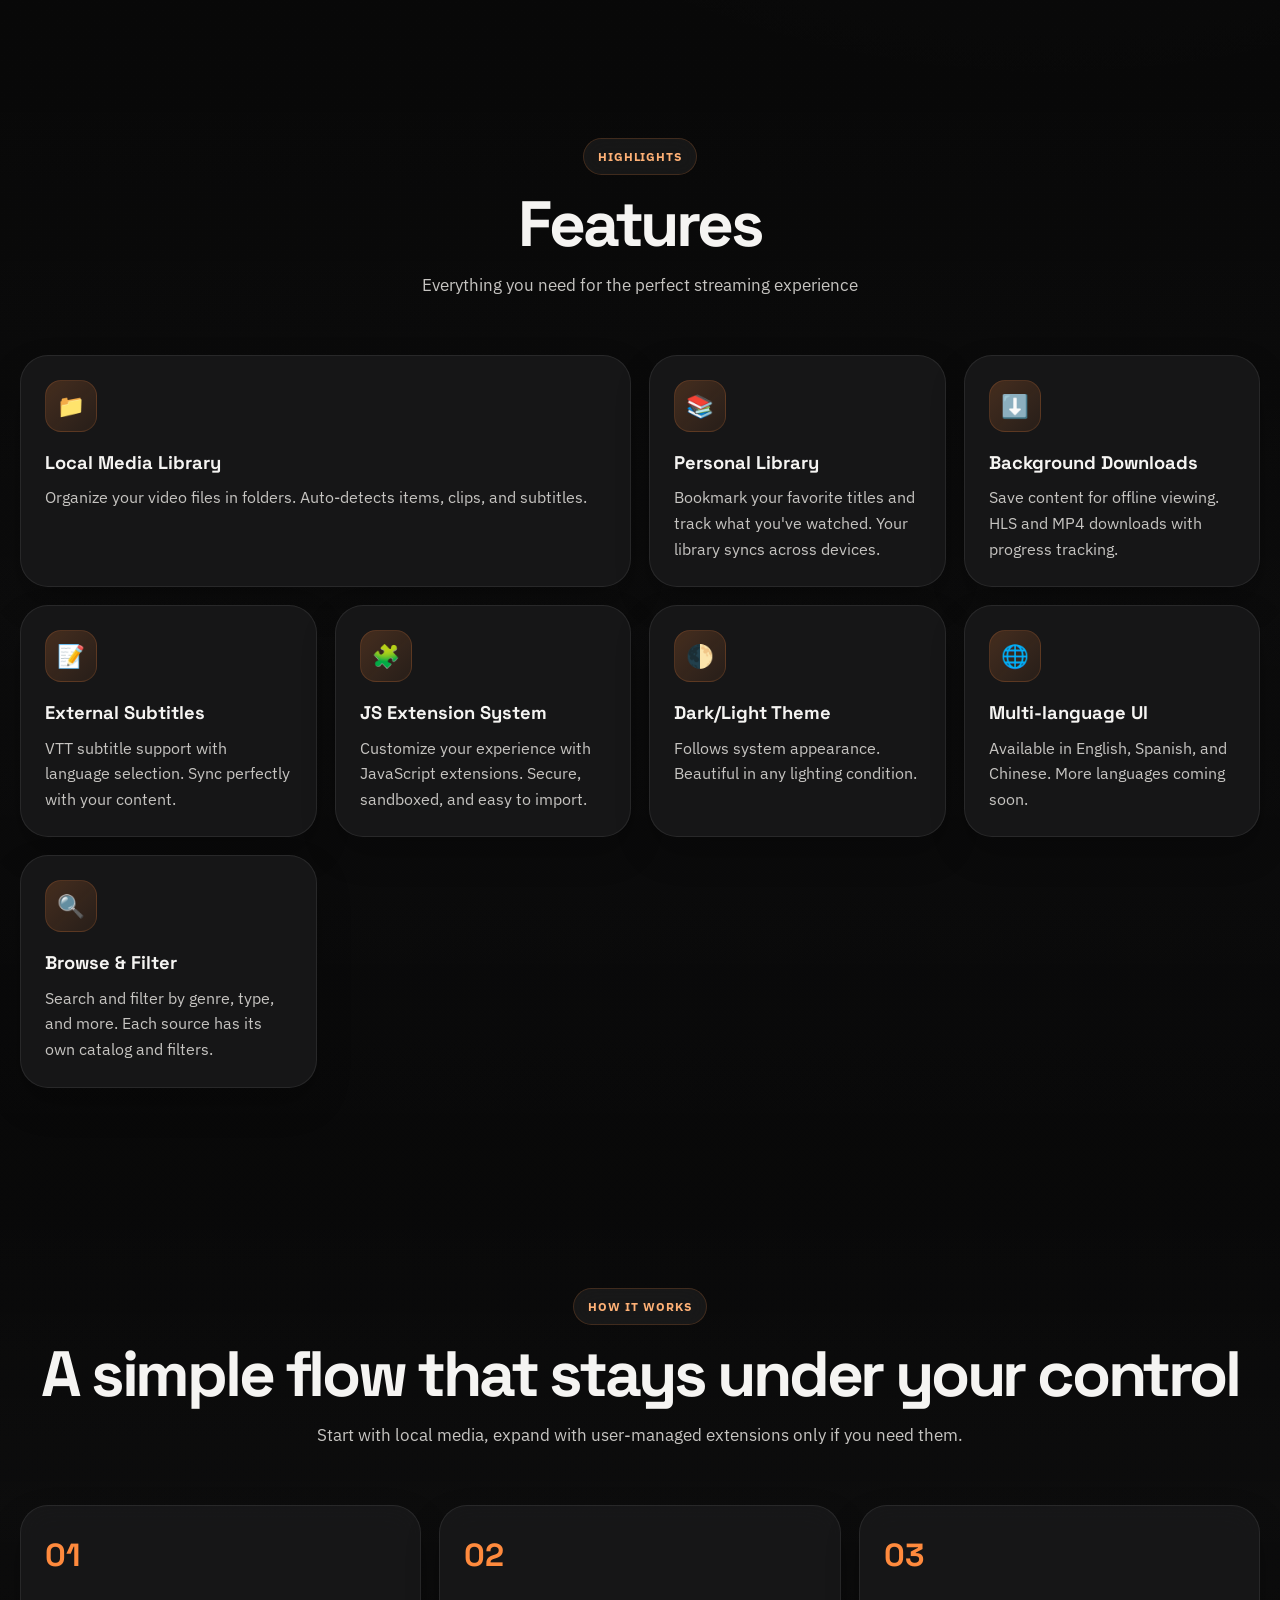
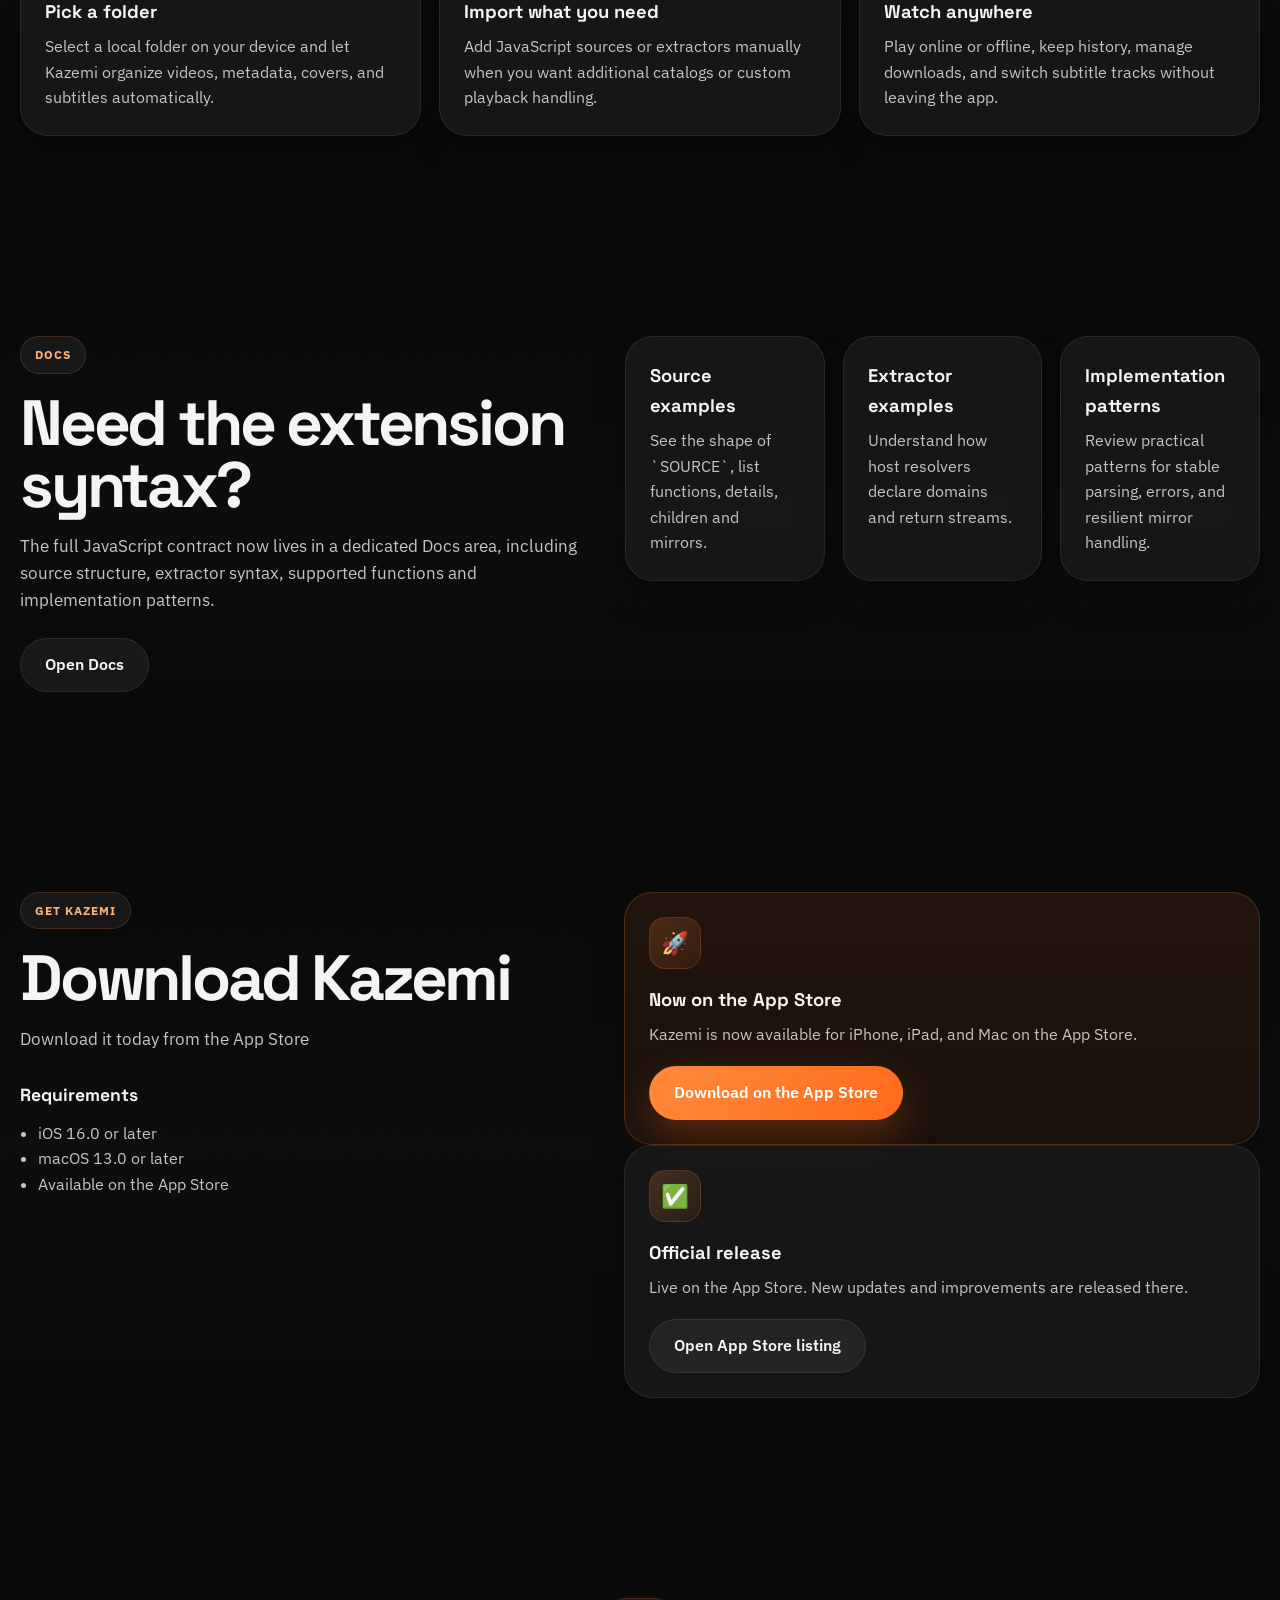
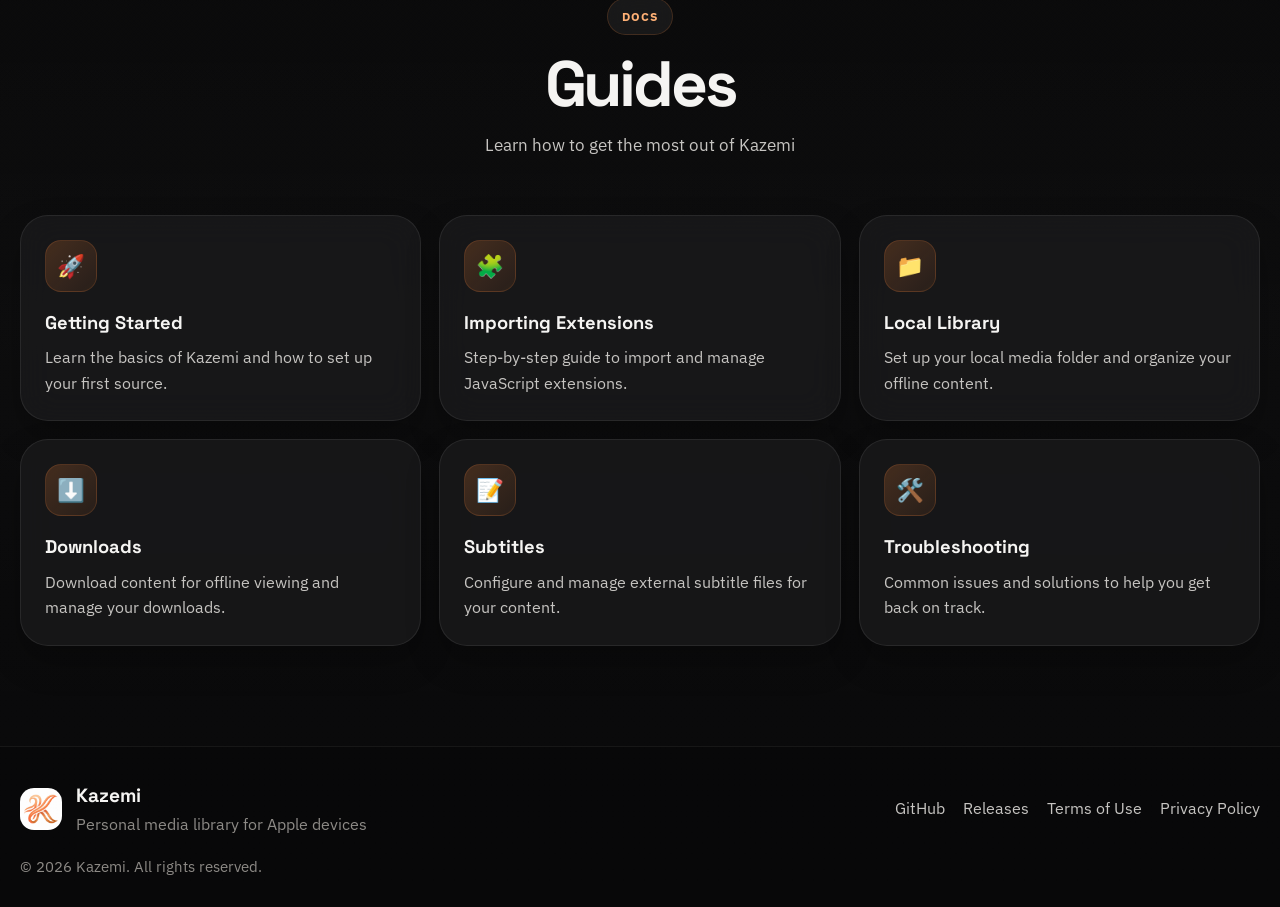
==== commit b78a87bf: "Add files via upload" ====
--- a/index.html
+++ b/index.html
@@ -72,7 +72,7 @@
                     <div class="hero-meta">
                         <span class="meta-pill">iOS 16+</span>
                         <span class="meta-pill">macOS 13+</span>
-                        <span class="meta-pill" data-i18n="hero.appStoreSoon">Coming soon on the App Store</span>
+                        <span class="meta-pill" data-i18n="hero.appStoreSoon">Now on the App Store</span>
                     </div>
 
                     <p class="hero-note" data-i18n="hero.note">
@@ -315,26 +315,26 @@
                         <ul class="requirements-list">
                             <li data-i18n="download.requirements.items.ios">iOS 16.0 or later</li>
                             <li data-i18n="download.requirements.items.macos">macOS 13.0 or later</li>
-                            <li data-i18n="download.requirements.items.appstore">App Store release pending approval</li>
+                            <li data-i18n="download.requirements.items.appstore">Available on the App Store</li>
                         </ul>
                     </div>
                 </div>
 
                 <div class="download-stack">
                     <article class="download-card featured-card">
-                        <div class="download-icon">⏳</div>
-                        <h3 data-i18n="download.appstore.title">Coming soon on the App Store</h3>
-                        <p data-i18n="download.appstore.description">Kazemi is currently under App Review. Public release will be available very soon.</p>
-                        <button type="button" class="btn btn-primary" disabled>
-                            <span data-i18n="download.appstore.button">Available very soon</span>
-                        </button>
+                        <div class="download-icon">🚀</div>
+                        <h3 data-i18n="download.appstore.title">Now on the App Store</h3>
+                        <p data-i18n="download.appstore.description">Kazemi is now available for iPhone, iPad, and Mac on the App Store.</p>
+                        <a href="https://apps.apple.com/us/app/kazemi/id6762054050" class="btn btn-primary" target="_blank" rel="noopener noreferrer">
+                            <span data-i18n="download.appstore.button">Download on the App Store</span>
+                        </a>
                     </article>
 
                     <article class="download-card">
                         <div class="download-icon">✅</div>
-                        <h3 data-i18n="download.status.title">Review status</h3>
-                        <p data-i18n="download.status.description">We are finalizing App Store requirements including privacy and subscription metadata.</p>
-                        <span class="btn btn-secondary" data-i18n="download.status.button">Official App Store release</span>
+                        <h3 data-i18n="download.status.title">Official release</h3>
+                        <p data-i18n="download.status.description">Live on the App Store. New updates and improvements are released there.</p>
+                        <a href="https://apps.apple.com/us/app/kazemi/id6762054050" class="btn btn-secondary" target="_blank" rel="noopener noreferrer" data-i18n="download.status.button">Open App Store listing</a>
                     </article>
                 </div>
             </div>
